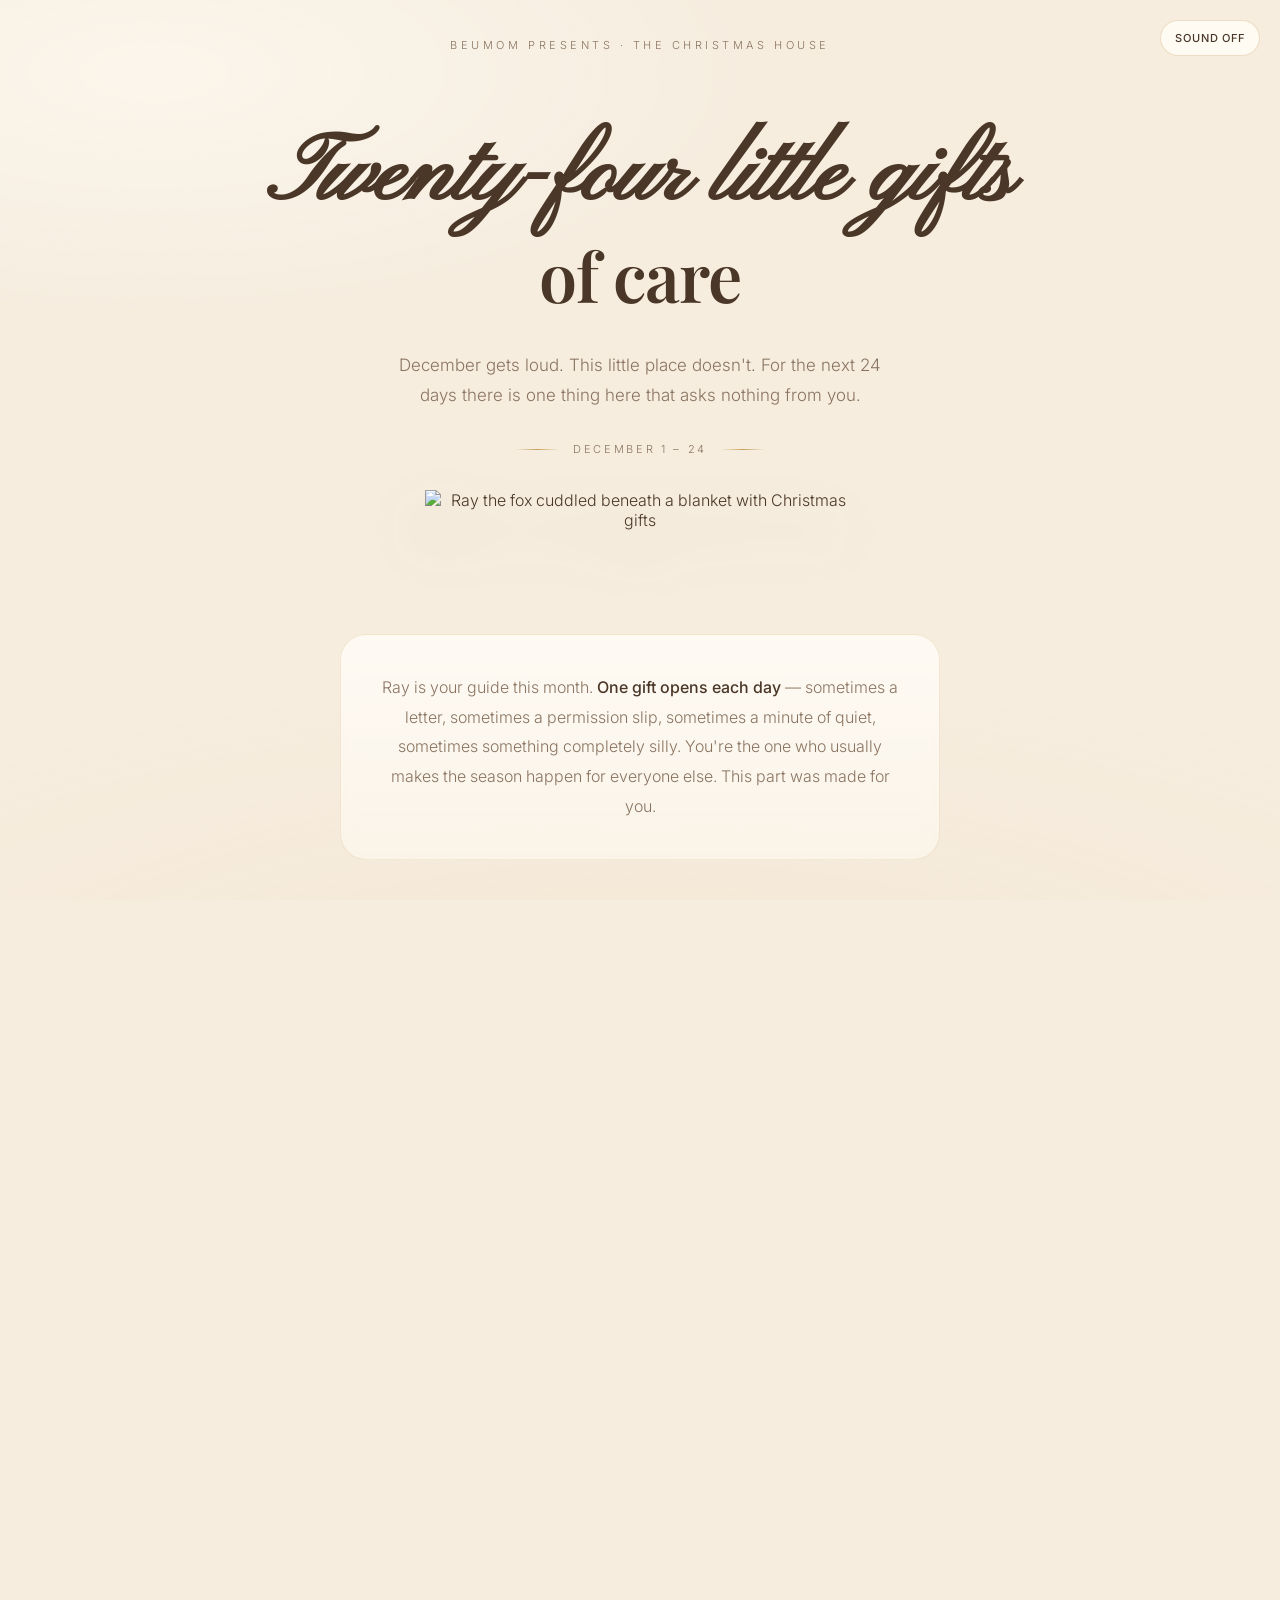
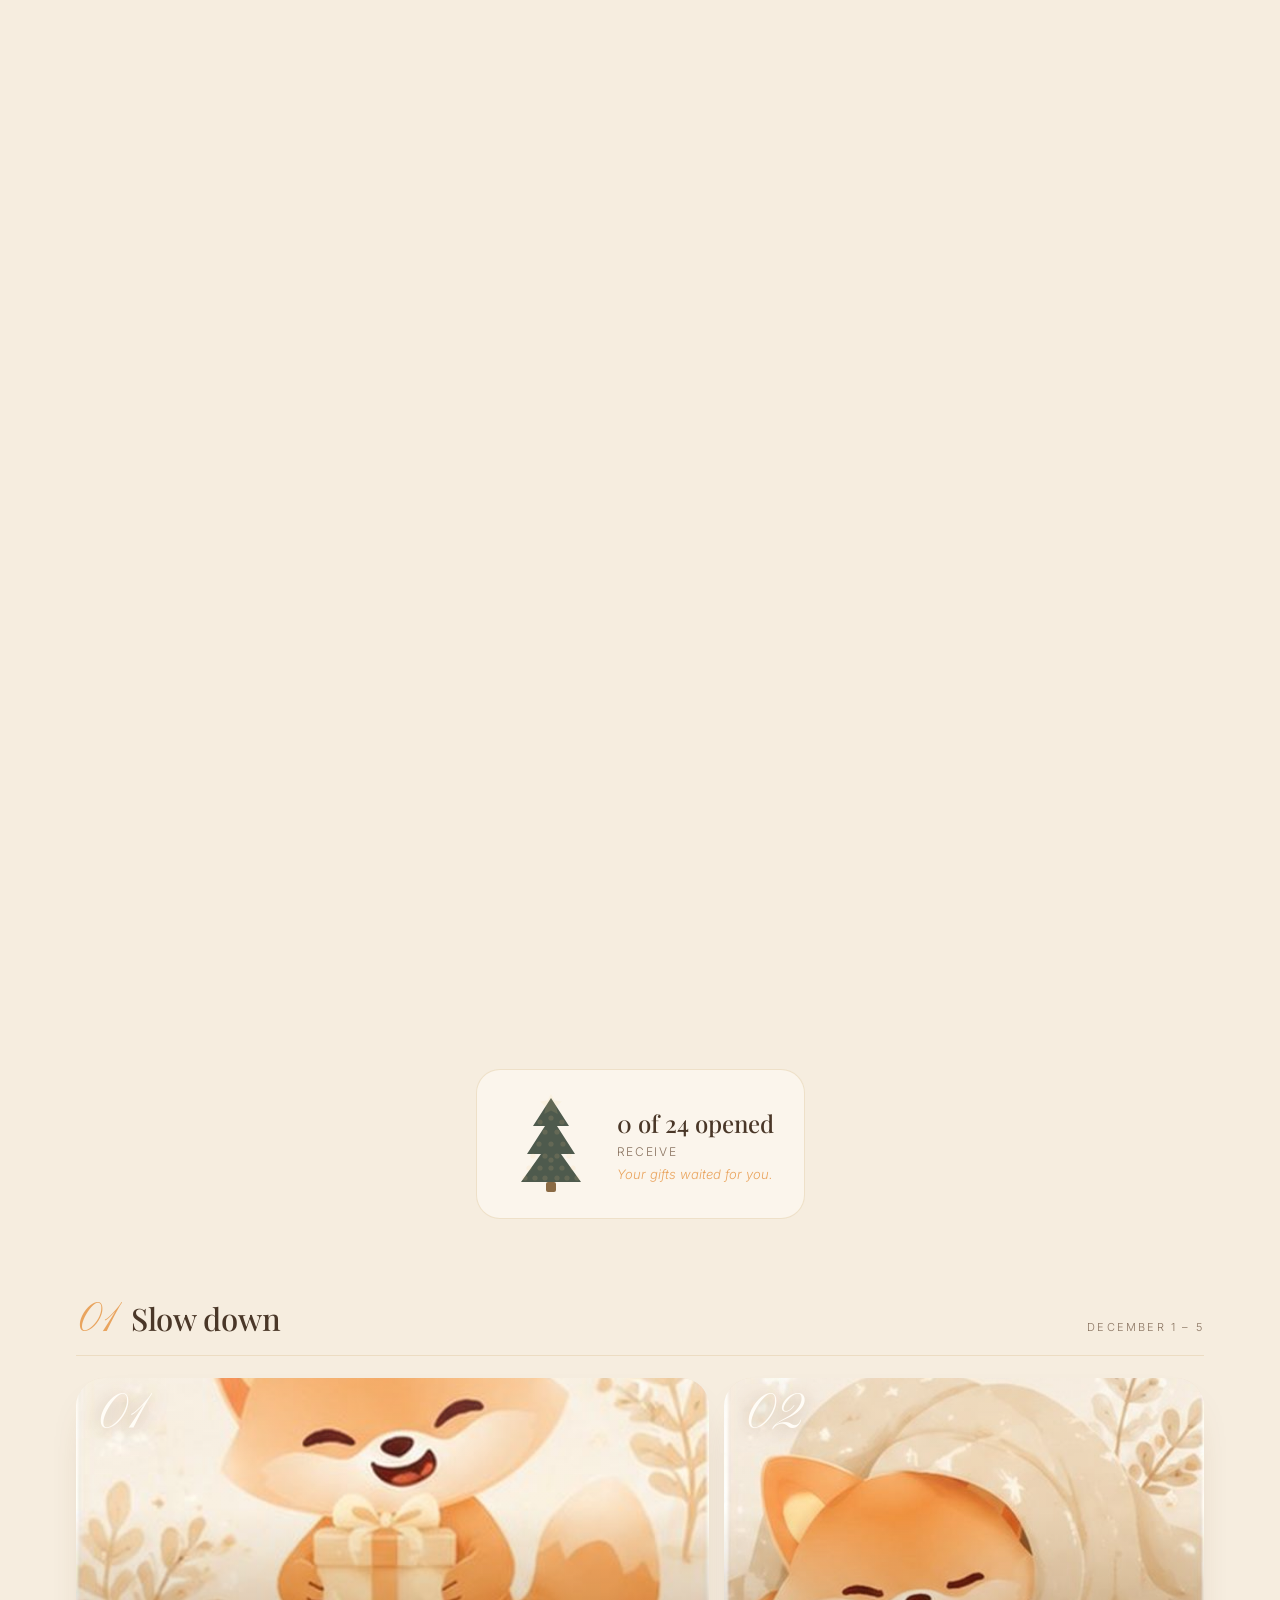
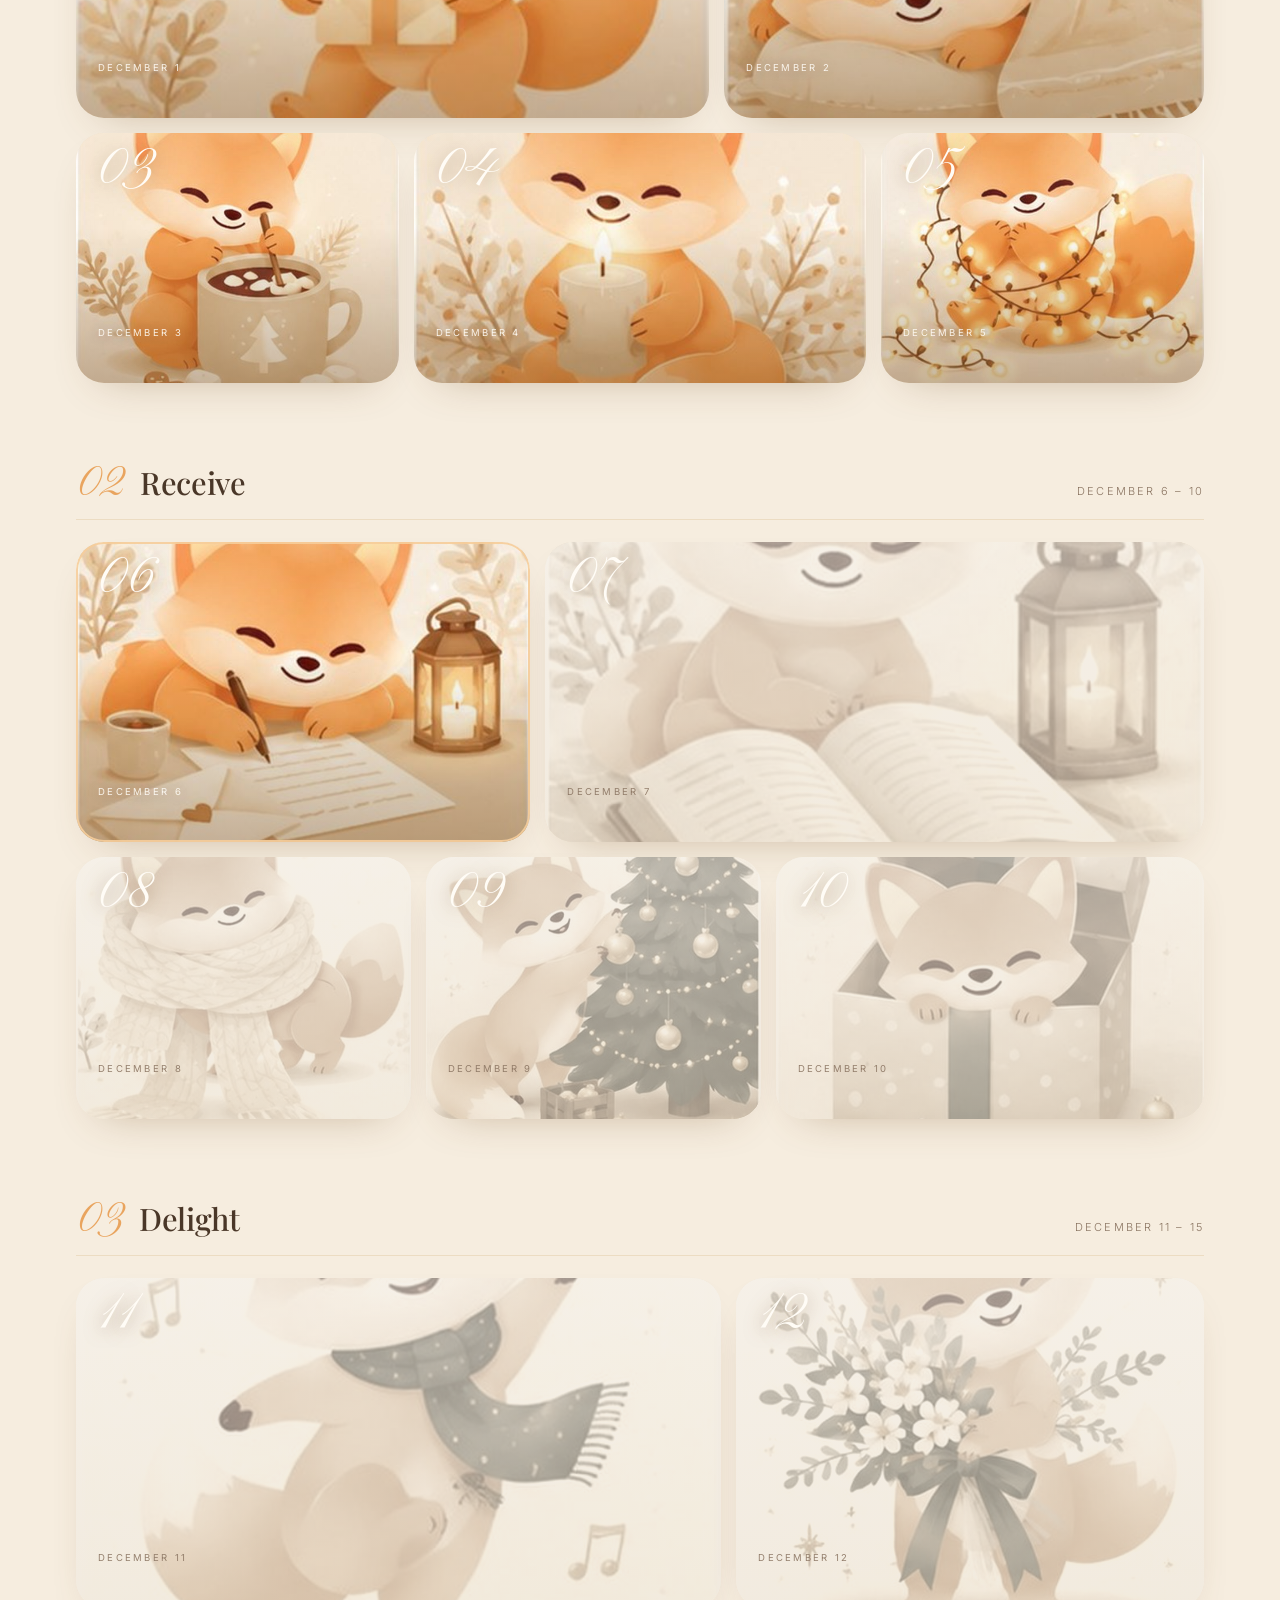
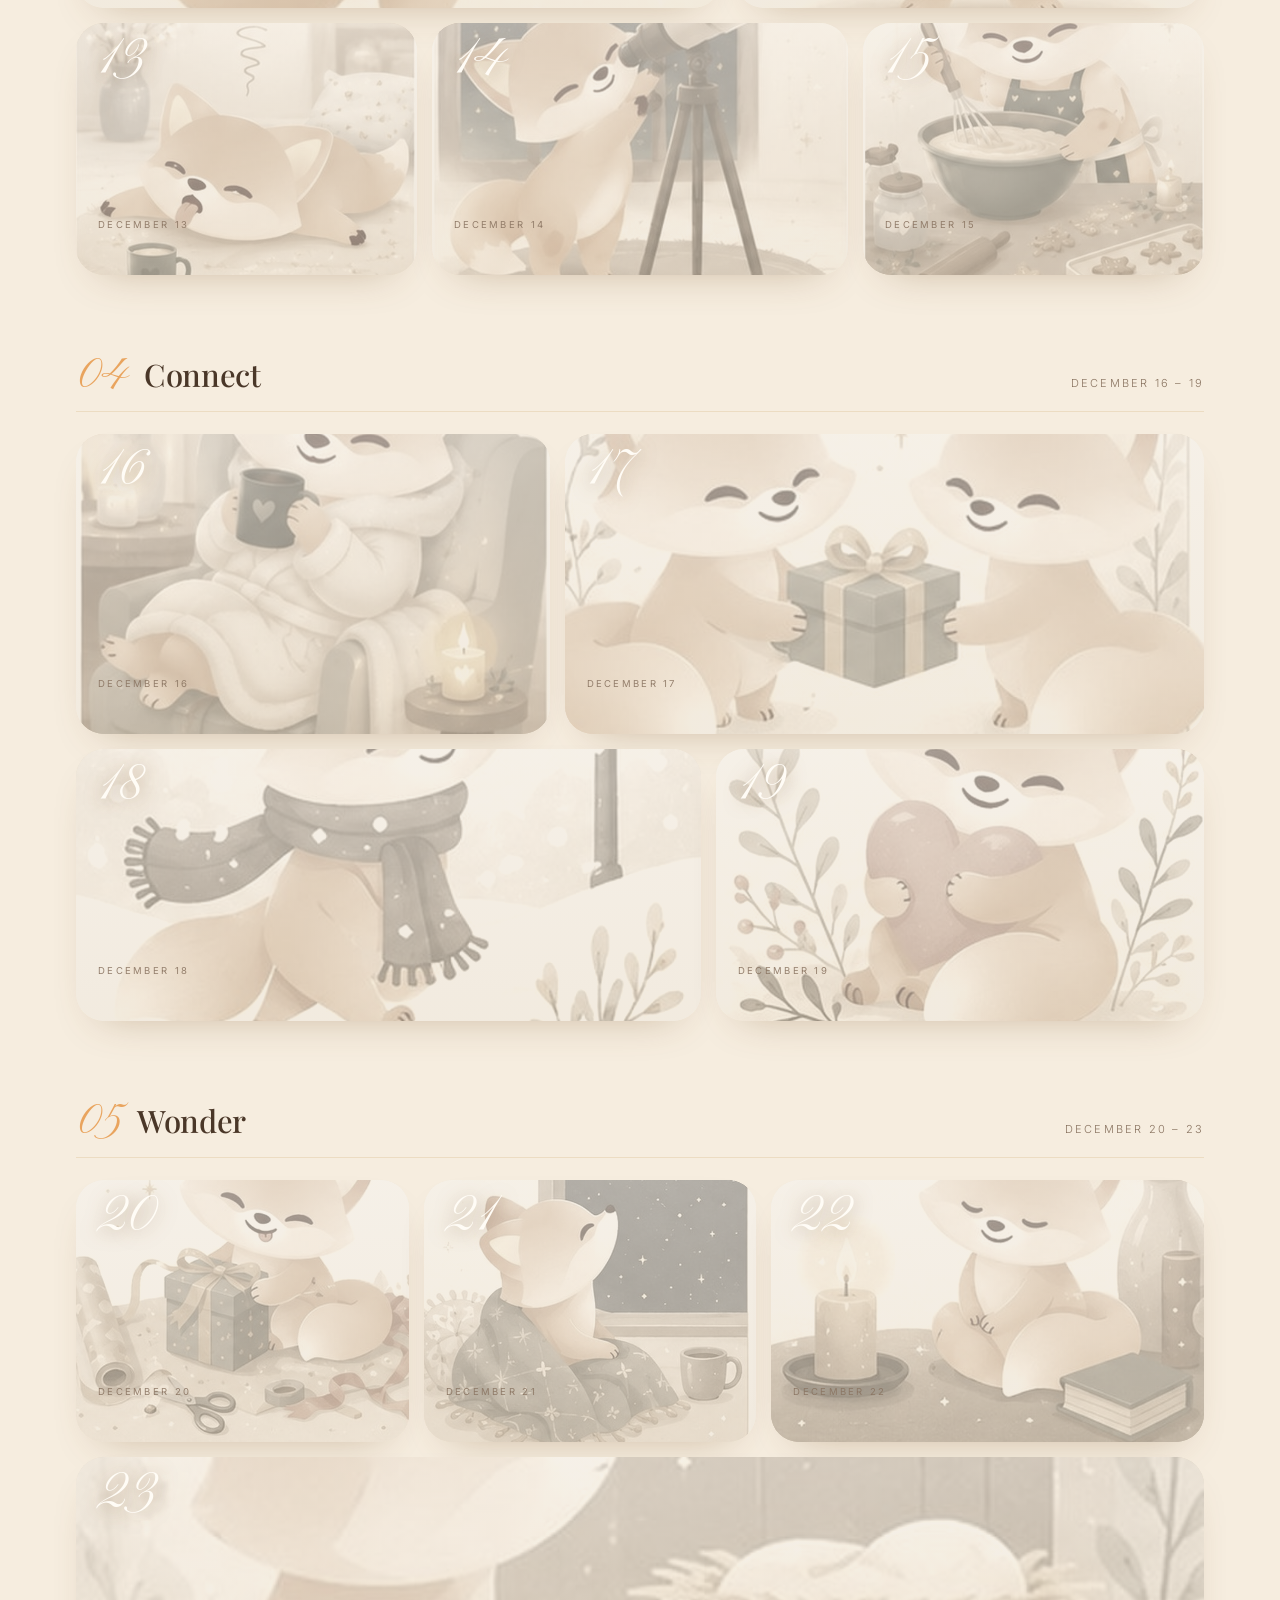
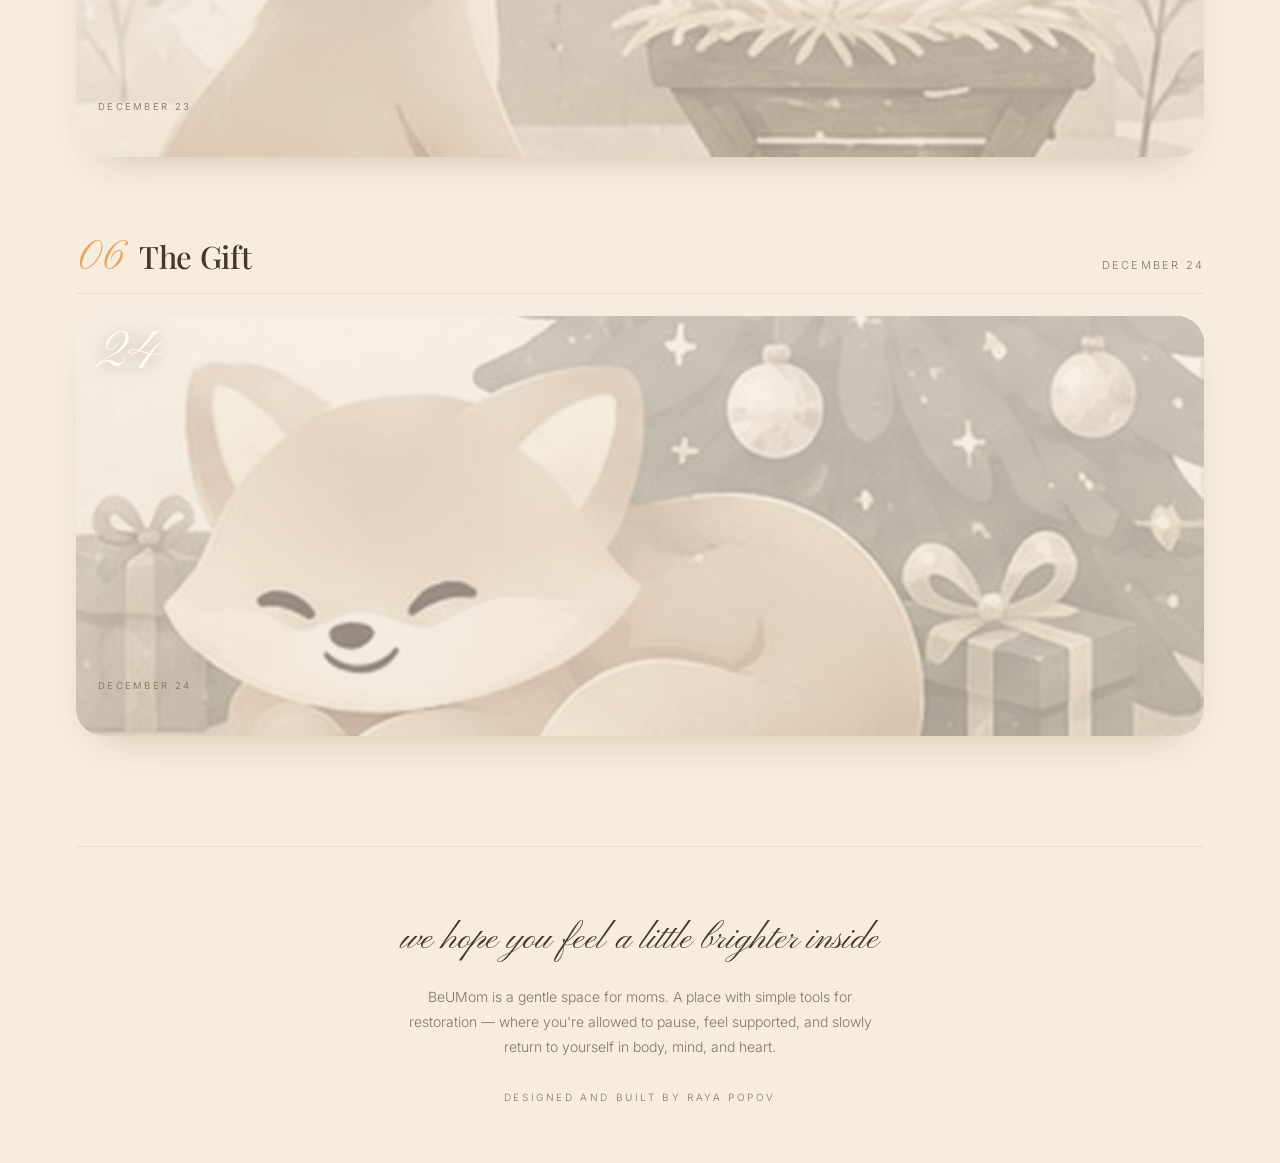
==== public/advent.html @ c56370a5 "Add interactive Advent experiences" ====
<!DOCTYPE html>
<html lang="en">
<head>
<meta charset="utf-8">
<meta name="viewport" content="width=device-width, initial-scale=1">
<title>BeUMom Christmas House — 24 Little Gifts of Care</title>
<link rel="preconnect" href="https://fonts.googleapis.com">
<link rel="preconnect" href="https://fonts.gstatic.com" crossorigin>
<link href="https://fonts.googleapis.com/css2?family=Playfair+Display:ital,wght@0,400;0,500;0,600;1,400&family=Inter:wght@300;400;500&family=Pinyon+Script&display=swap" rel="stylesheet">
<style>
:root{
  --champagne:#F6EDDF; --champagne-2:#EFE1CB; --ivory:#FFFCF6;
  --ember:#E9A45E; --ember-lt:#F7CE9B; --gold:#C6A05A;
  --ink:#4A3728; --ink-soft:#8A7461; --evergreen:#3B4A3C; --sage:#9FAF97;
  --r:28px; --ease:cubic-bezier(.22,.68,.28,1);
}
*{box-sizing:border-box;margin:0;padding:0}
html{scroll-behavior:smooth}
body{background:var(--champagne);color:var(--ink);font-family:'Inter',sans-serif;font-weight:300;-webkit-font-smoothing:antialiased;overflow-x:hidden}

.hearth{position:fixed;inset:0;pointer-events:none;z-index:0;
  background:radial-gradient(120% 62% at 50% 116%,rgba(233,164,94,var(--glow,.14)) 0%,rgba(247,206,155,calc(var(--glow,.14)*.55)) 34%,rgba(246,237,223,0) 70%),
             radial-gradient(80% 46% at 12% 8%,rgba(255,251,244,.6) 0%,rgba(246,237,223,0) 60%);
  transition:background 1.6s var(--ease)}
.embers{position:fixed;inset:0;pointer-events:none;z-index:55;overflow:hidden}
.ember{position:absolute;bottom:-24px;width:var(--sz,8px);height:var(--sz,8px);border-radius:50%;
  background:radial-gradient(circle,rgba(255,250,238,1) 0%,rgba(247,206,155,.9) 34%,rgba(233,164,94,0) 72%);
  filter:blur(var(--bl,.4px));animation:rise linear infinite}
@keyframes rise{0%{transform:translateY(0) translateX(0) scale(.5);opacity:0}
  10%{opacity:var(--op,.8)}78%{opacity:var(--op,.8)}
  100%{transform:translateY(-112vh) translateX(var(--dx,24px)) scale(1.15);opacity:0}}

.wrap{position:relative;z-index:2;max-width:1180px;margin:0 auto;padding:0 26px}
.rv{opacity:0;transform:translateY(22px);filter:blur(6px);transition:opacity 1s var(--ease),transform 1s var(--ease),filter 1s var(--ease)}
.rv.in{opacity:1;transform:none;filter:blur(0)}

.top{padding:38px 0 0;text-align:center}
.eyebrow{font-size:11px;letter-spacing:.32em;text-transform:uppercase;color:var(--ink-soft)}

.hero{padding:70px 0 20px;text-align:center}
.script{display:block;font-family:'Pinyon Script',cursive;font-size:clamp(46px,8.4vw,96px);line-height:1.16;padding-bottom:.05em}
.solid{display:block;font-family:'Playfair Display',serif;font-weight:600;font-size:clamp(34px,6vw,68px);letter-spacing:-.015em;margin-top:-.14em}
.lede{max-width:520px;margin:30px auto 0;font-size:17px;line-height:1.78;color:var(--ink-soft)}
.dates{margin-top:32px;display:inline-flex;align-items:center;gap:14px;font-size:11px;letter-spacing:.24em;text-transform:uppercase;color:var(--ink-soft)}
.dates i{display:block;width:44px;height:1px;background:linear-gradient(90deg,transparent,var(--gold),transparent)}
.hero-fox{width:min(430px,78vw);margin:34px auto 0;animation:float 8s ease-in-out infinite}
.hero-fox img{width:100%;display:block;filter:drop-shadow(0 30px 28px rgba(160,110,54,.28))}
@keyframes float{0%,100%{transform:translateY(0)}50%{transform:translateY(-13px)}}

.note{max-width:600px;margin:84px auto 0;padding:38px 40px;text-align:center;
  background:linear-gradient(180deg,rgba(255,252,246,.86),rgba(255,252,246,.5));
  border:1px solid rgba(198,160,90,.2);border-radius:26px;backdrop-filter:blur(8px);
  font-size:16px;line-height:1.85;color:var(--ink-soft)}
.note b{font-weight:500;color:var(--ink)}

/* progress tree */
.tracker{display:flex;align-items:center;justify-content:center;gap:22px;margin:74px auto 0;
  padding:22px 30px;border:1px solid rgba(198,160,90,.24);border-radius:24px;
  background:rgba(255,252,246,.55);backdrop-filter:blur(6px);width:fit-content;max-width:100%}
.tracker svg{display:block;flex:0 0 auto}
.tracker .txt .n{font-family:'Playfair Display',serif;font-size:24px;font-weight:500}
.tracker .txt .s{font-size:12px;letter-spacing:.14em;text-transform:uppercase;color:var(--ink-soft);margin-top:5px}
.tracker .waited{font-size:13px;color:var(--ember);margin-top:7px;font-style:italic;display:none}
.tracker .waited.on{display:block}
.orn{opacity:.13;transition:opacity .7s var(--ease)}
.orn.lit{opacity:1}

/* chapters */
.chapter{margin-top:78px}
.chead{display:flex;align-items:baseline;gap:16px;margin-bottom:22px;padding-bottom:14px;border-bottom:1px solid rgba(198,160,90,.22)}
.chead .cn{font-family:'Pinyon Script',cursive;font-size:40px;color:var(--ember);line-height:1}
.chead h2{font-family:'Playfair Display',serif;font-weight:500;font-size:clamp(22px,2.8vw,31px);letter-spacing:-.01em}
.chead .cr{margin-left:auto;font-size:11px;letter-spacing:.2em;text-transform:uppercase;color:var(--ink-soft)}

.row{display:flex;gap:15px;margin-bottom:15px}
.door{position:relative;flex:1 1 0;min-width:0;border:0;padding:0;cursor:pointer;border-radius:var(--r);
  overflow:hidden;background:var(--champagne-2);box-shadow:0 18px 44px -26px rgba(120,80,38,.42);
  transition:transform .7s var(--ease),box-shadow .7s var(--ease);font-family:inherit;display:block}
.door img{position:absolute;inset:0;width:100%;height:100%;object-fit:cover;transition:transform 1.1s var(--ease),filter .9s var(--ease)}
.door .veil{position:absolute;inset:0;background:linear-gradient(180deg,rgba(246,237,223,.2) 0%,rgba(246,237,223,.02) 38%,rgba(122,84,42,.42) 100%);transition:opacity .8s var(--ease)}
.door .num{position:absolute;left:20px;top:10px;font-family:'Pinyon Script',cursive;font-size:clamp(34px,3.8vw,50px);color:#FFFCF6;line-height:1.2;text-shadow:0 2px 18px rgba(120,80,38,.55)}
.door .day{position:absolute;left:22px;bottom:18px;right:22px;text-align:left;color:#FFFCF6;text-shadow:0 1px 14px rgba(120,80,38,.6)}
.door .day .d{font-size:9.5px;letter-spacing:.24em;text-transform:uppercase;opacity:.9}
.door .day .t{font-family:'Playfair Display',serif;font-size:clamp(15px,1.4vw,20px);font-weight:500;margin-top:4px;opacity:0;transform:translateY(8px);transition:opacity .5s var(--ease),transform .5s var(--ease)}
.door.locked img{filter:saturate(.3) brightness(1.07) contrast(.92)}
.door.locked .veil{background:linear-gradient(180deg,rgba(246,237,223,.6),rgba(239,225,203,.52))}
.door.locked .day .d{color:var(--ink-soft);text-shadow:none}
.door.locked{cursor:default}
.door.open-able::after{content:"";position:absolute;inset:0;border-radius:var(--r);
  box-shadow:inset 0 0 0 2px rgba(247,206,155,.9),0 0 34px rgba(233,164,94,.42);animation:pulse 3.2s ease-in-out infinite;pointer-events:none}
@keyframes pulse{0%,100%{opacity:.42}50%{opacity:1}}
.door.opened .veil{background:linear-gradient(180deg,rgba(246,237,223,.06) 0%,rgba(122,84,42,.46) 100%)}
.door .seal{position:absolute;right:18px;top:18px;width:8px;height:8px;border-radius:50%;background:transparent}
.door.opened .seal{background:var(--ember-lt);box-shadow:0 0 16px 4px rgba(233,164,94,.75)}
@media(hover:hover){
  .door:not(.locked):hover{transform:translateY(-6px);box-shadow:0 30px 60px -26px rgba(120,80,38,.55)}
  .door:not(.locked):hover img{transform:scale(1.055)}
  .door:not(.locked):hover .day .t{opacity:1;transform:none}
}
.door:focus-visible{outline:2px solid var(--ember);outline-offset:4px}
.door.shake{animation:shake .5s var(--ease)}
@keyframes shake{0%,100%{transform:translateX(0)}20%{transform:translateX(-6px)}40%{transform:translateX(6px)}60%{transform:translateX(-4px)}80%{transform:translateX(4px)}}

.toast{position:fixed;left:50%;bottom:34px;transform:translate(-50%,20px);z-index:60;background:rgba(74,55,40,.94);color:#FFFCF6;padding:13px 24px;border-radius:100px;font-size:13px;opacity:0;pointer-events:none;transition:opacity .4s var(--ease),transform .4s var(--ease)}
.toast.on{opacity:1;transform:translate(-50%,0)}

.modal{position:fixed;inset:0;z-index:80;display:flex;align-items:center;justify-content:center;padding:24px;opacity:0;pointer-events:none;transition:opacity .5s var(--ease)}
.modal.on{opacity:1;pointer-events:auto}
.scrim{position:absolute;inset:0;background:rgba(90,62,36,.44);backdrop-filter:blur(14px)}
.card{position:relative;width:min(960px,100%);max-height:88vh;overflow-y:auto;background:var(--ivory);border-radius:34px;
  box-shadow:0 50px 110px -40px rgba(90,60,30,.6);display:grid;grid-template-columns:1fr 1fr;
  transform:scale(.94) translateY(16px);opacity:0;transition:transform .6s var(--ease),opacity .6s var(--ease)}
.modal.on .card{transform:none;opacity:1}
.card-img{position:relative;min-height:360px;background:var(--champagne-2)}
.card-img img{position:absolute;inset:0;width:100%;height:100%;object-fit:cover}
.card-img .n{position:absolute;left:26px;bottom:18px;font-family:'Pinyon Script',cursive;font-size:58px;color:#FFFCF6;text-shadow:0 2px 20px rgba(120,80,38,.6)}
.card-body{padding:44px 42px 42px}
.tags{display:flex;gap:8px;flex-wrap:wrap}
.tag{font-size:9.5px;letter-spacing:.22em;text-transform:uppercase;color:var(--ink-soft);border:1px solid rgba(198,160,90,.36);padding:6px 12px;border-radius:100px}
.tag.type{background:rgba(233,164,94,.14);border-color:transparent;color:#8A5B26}
.card-body .date{font-family:'Pinyon Script',cursive;font-size:32px;color:var(--ember);margin:16px 0 0;line-height:1}
.card-body h3{font-family:'Playfair Display',serif;font-weight:500;font-size:clamp(26px,3.2vw,38px);line-height:1.13;letter-spacing:-.015em;margin:6px 0 18px}
.letter{font-size:16px;line-height:1.84;color:var(--ink-soft)}
.letter em{font-style:italic;color:var(--ink)}
.practice{margin-top:26px;padding:22px 24px;border-radius:20px;background:linear-gradient(135deg,rgba(247,206,155,.3),rgba(246,237,223,.5));border:1px solid rgba(198,160,90,.24)}
.practice .lbl{font-size:9.5px;letter-spacing:.22em;text-transform:uppercase;color:var(--ink-soft)}
.practice p{margin-top:9px;font-size:16px;line-height:1.68;color:var(--ink)}
.gift{margin-top:18px;display:flex;align-items:flex-start;gap:12px;font-size:14px;line-height:1.6;color:var(--ink-soft)}
.gift span{width:7px;height:7px;border-radius:50%;background:var(--ember);flex:0 0 auto;margin-top:7px;box-shadow:0 0 12px rgba(233,164,94,.8)}
.close{position:absolute;right:16px;top:16px;z-index:3;width:40px;height:40px;border-radius:50%;border:0;cursor:pointer;background:rgba(255,252,246,.92);color:var(--ink);font-size:19px;box-shadow:0 6px 20px -8px rgba(90,60,30,.5);transition:transform .3s var(--ease)}
.close:hover{transform:rotate(90deg)}
.stg{opacity:0;transform:translateY(14px)}
.modal.on .stg{animation:stgIn .8s var(--ease) forwards}
@keyframes stgIn{to{opacity:1;transform:none}}

footer{margin-top:110px;padding:70px 0 60px;text-align:center;border-top:1px solid rgba(198,160,90,.22)}
footer .fscript{font-family:'Pinyon Script',cursive;font-size:36px;line-height:1.3}
footer p{max-width:480px;margin:20px auto 0;font-size:14px;line-height:1.8;color:var(--ink-soft)}
footer .by{margin-top:32px;font-size:10px;letter-spacing:.26em;text-transform:uppercase;color:var(--ink-soft)}


@media(max-width:880px){.card{grid-template-columns:1fr}.card-img{min-height:250px}.card-body{padding:32px 26px 34px}}
@media(max-width:720px){
  .wrap{padding:0 16px}
  .row{flex-wrap:wrap;gap:11px;margin-bottom:11px;height:auto !important}
  .row .door{flex:1 1 calc(50% - 6px) !important;height:198px !important}
  .row .door:nth-child(3){flex-basis:100% !important;height:176px !important}
  .door .num{left:14px;top:6px}
  .door .day{left:14px;right:14px;bottom:13px}
  .door .day .t{opacity:1;transform:none}
  .note{padding:30px 24px;margin-top:60px}
  .tracker{gap:16px;padding:18px 22px;margin-top:56px}
  .chapter{margin-top:58px}
}
@media(prefers-reduced-motion:reduce){*{animation-duration:.01ms !important;animation-iteration-count:1 !important;transition-duration:.12s !important}.rv{opacity:1;transform:none;filter:none}}
</style>
<link rel="stylesheet" href="./experience.css">
</head>
<body>
<div class="hearth" id="hearth"></div>
<div class="embers" id="embers"></div>

<div class="wrap">
  <div class="top"><div class="eyebrow rv">BeUMom presents · The Christmas House</div></div>

  <header class="hero">
    <h1>
      <span class="script rv">Twenty-four little gifts</span>
      <span class="solid rv">of care</span>
    </h1>
    <p class="lede rv">December gets loud. This little place doesn't. For the next 24 days there is one thing here that asks nothing from you.</p>
    <div class="dates rv"><i></i>December 1 – 24<i></i></div>
    <div class="hero-fox rv"><img id="heroImg" src="/hero-fox.webp" alt="Ray the fox cuddled beneath a blanket with Christmas gifts"></div>
  </header>

  <div class="note rv">
    Ray is your guide this month. <b>One gift opens each day</b> — sometimes a letter, sometimes a permission slip, sometimes a minute of quiet, sometimes something completely silly. You're the one who usually makes the season happen for everyone else. This part was made for you.
  </div>

  <div class="tracker rv">
    <svg width="88" height="104" viewBox="0 0 88 104" aria-hidden="true">
      <path d="M44 6 L62 34 H50 L68 62 H54 L74 90 H14 L34 62 H20 L38 34 H26 Z" fill="#3B4A3C" opacity=".9"/>
      <rect x="39" y="90" width="10" height="10" rx="2" fill="#8A6A44"/>
      <g id="star" class="orn"><path d="M44 2 l3.4 6.6 7.3 1-5.3 5.2 1.3 7.2-6.7-3.4-6.7 3.4 1.3-7.2-5.3-5.2 7.3-1z" fill="#F2D08A"/></g>
      <g id="orns" fill="#F5C98E"></g>
    </svg>
    <div class="txt">
      <div class="n"><span id="lit">0</span> of 24 opened</div>
      <div class="s" id="phase">Slow down</div>
      <div class="waited" id="waited">Your gifts waited for you.</div>
    </div>
  </div>

  <div id="chapters"></div>

  <footer>
    <div class="fscript rv">we hope you feel a little brighter inside</div>
    <p class="rv">BeUMom is a gentle space for moms. A place with simple tools for restoration — where you're allowed to pause, feel supported, and slowly return to yourself in body, mind, and heart.</p>
    <div class="by rv">Designed and built by Raya Popov</div>
  </footer>
</div>

<div class="toast" id="toast"></div>

<div class="modal" id="modal" role="dialog" aria-modal="true">
  <div class="scrim" data-close></div>
  <div class="card">
    <button class="close" data-close aria-label="Close">&times;</button>
    <div class="card-img"><img id="mImg" alt=""><span class="n" id="mNum"></span></div>
    <div class="card-body">
      <div class="tags stg" id="mTags" style="animation-delay:.12s"></div>
      <div class="date stg" id="mDate" style="animation-delay:.2s"></div>
      <h3 class="stg" id="mTitle" style="animation-delay:.28s"></h3>
      <div class="letter stg" id="mLetter" style="animation-delay:.36s"></div>
      <div class="practice stg" style="animation-delay:.46s">
        <div class="lbl" id="mPLbl">Today's small thing</div>
        <p id="mPractice"></p>
      </div>
      <div class="gift stg" style="animation-delay:.56s"><span></span><em id="mGift"></em></div>
    </div>
  </div>
</div>

<script>
const IMG = {"d01": "[data-uri]", "d02": "[data-uri]", "d03": "[data-uri]", "d04": "[data-uri]", "d05": "[data-uri]", "d06": "[data-uri]", "d07": "[data-uri]", "d08": "[data-uri]", "d09": "[data-uri]", "d10": "[data-uri]", "d11": "[data-uri]", "d12": "[data-uri]", "d13": "[data-uri]", "d14": "[data-uri]", "d15": "[data-uri]", "d16": "[data-uri]", "d17": "[data-uri]", "d18": "[data-uri]", "d19": "[data-uri]", "d20": "[data-uri]", "d21": "[data-uri]", "d22": "[data-uri]", "d23": "[data-uri]", "d24": "[data-uri]"};

/* six repeating day types — the surprise lives in the order, not in the code */
const T={perm:"Permission slip",letter:"A letter",still:"One minute",play:"Something silly",word:"Your word today",give:"For another mom"};

const DAYS=[
{n:1,t:T.perm,p:"Rest · Mind",title:"Your first gift",
 letter:"Hey mama. It's the first of December, and the list has already started writing itself. Before any of it — this. One small thing that belongs to you, before you hand out everything else.",
 practice:"Name one thing you'd love this month that has nothing to do with anyone else. Write it where you'll see it.",
 gift:"Printable: <em>Things I'm not doing this Christmas.</em>"},
{n:2,t:T.perm,p:"Rest · Body",title:"Put it down",
 letter:"One thing comes off the list today. Not the important one — just one. It will still be there in January, and so will you.",
 practice:"Pick one thing you planned for today and move it to next week. Say it out loud so it counts.",
 gift:"Ray's permission slip, ready for the fridge."},
{n:3,t:T.still,p:"Health · Body",title:"Warm from the inside",
 letter:"You've made about a hundred warm drinks this year for other people. Today one of them is yours. Sit down while you drink it — that's the whole thing.",
 practice:"Make something warm. Drink it sitting down, both hands on the cup, until it's actually finished.",
 gift:"Ray's cocoa card — the one with the extra marshmallow."},
{n:4,t:T.word,p:"Beauty · Spirit",title:"Your word is PEACE",
 letter:"December gets loud with beauty — trees, lights, everything sparkling at once. The kind that reaches you is usually one candle on a kitchen table at nine at night.",
 practice:"Light one candle tonight and stay with it for the length of one song.",
 gift:"PEACE — save it as your phone wallpaper."},
{n:5,t:T.letter,p:"Health · Spirit",title:"Tangled is allowed",
 letter:"Every year the lights come out of the box in a knot. Every year we sit down and untangle them anyway. Your December can be a little tangled and still be a good one.",
 practice:"Name one thing that's tangled right now. Tell one person about it today.",
 gift:"Ray's tangle card — write one thing, fold it, keep it."},

{n:6,t:T.letter,p:"Talents · Mind",title:"The letter you'd write",
 letter:"You know things other women need to hear. You learned most of them the hard way. Today Ray brought paper.",
 practice:"Write five lines to yourself from three years ago. Keep it, or send it to a friend who's standing there now.",
 gift:"Printable letter paper, with Ray in the corner."},
{n:7,t:T.still,p:"Rest · Spirit",title:"Stay here for one minute",
 letter:"The whole screen goes quiet for sixty seconds. Snow falls. Nothing is counted and nothing is asked. This is the one page in December with nothing on it.",
 practice:"Stay for one minute. When it ends, go back to your day exactly as you were.",
 gift:"An illustrated card you can keep in a pocket."},
{n:8,t:T.perm,p:"Beauty · Body",title:"Wrapped up",
 letter:"Ray is wearing a scarf roughly four times his own size and has decided this is correct. Comfort over composure, all month.",
 practice:"Wear the softest thing you own today, even if you're leaving the house in it.",
 gift:"Permission: the good blanket is for using."},
{n:9,t:T.word,p:"Talents · Body",title:"Your word is ENOUGH",
 letter:"The tree will be decorated. It may be uneven, and half the ornaments may end up on one branch at toddler height. It will still be the tree your children remember.",
 practice:"Look at one thing you've made this month and let it be finished.",
 gift:"ENOUGH — wallpaper, in gold on evergreen."},
{n:10,t:T.give,p:"Health · Mind",title:"Open when…",
 letter:"Ray brought a box that stays open all month. Nine small letters inside, for the moments that arrive without warning.",
 practice:"Open one now, or leave them. They're here on the days you need them.",
 gift:"Open when: I'm overwhelmed · I feel invisible · I'm angry · Christmas isn't magical · I'm comparing myself · my house is a disaster · I need God · I need to laugh · everyone needs something from me."},

{n:11,t:T.play,p:"Talents · Body",title:"Shake it off",
 letter:"Emergency December intervention. Ray is already dancing and is not embarrassed about it.",
 practice:"Press play. Dance badly for one song. Doing it well is against the rules.",
 gift:"The BeUMom December playlist."},
{n:12,t:T.give,p:"Beauty · Spirit",title:"Someone is getting flowers",
 letter:"Today one mom receives actual flowers at her actual door. You don't enter for yourself — you name someone else.",
 practice:"Tell us about a mom who needs them, and why. We'll choose one and send them this week.",
 gift:"Nominate a mom · flowers delivered before Christmas."},
{n:13,t:T.play,p:"Rest · Mind",title:"Christmas Mom Bingo",
 letter:"Ray is lying face-down on the floor and has earned it. Some days the honest thing is to laugh at the whole operation.",
 practice:"Tap every square that's true. Reheated the same coffee twice. Wrapped something at midnight. Bought something for yourself and called it <em>for the house.</em>",
 gift:"Printable bingo card for your group chat."},
{n:14,t:T.still,p:"Health · Mind",title:"Look up",
 letter:"Ray found a telescope. The sky over your house tonight is the same sky that's been there through every hard December you've had.",
 practice:"Step outside for two minutes tonight and look up. Coat optional, complaining permitted.",
 gift:"What's visible in the sky this week."},
{n:15,t:T.perm,p:"Talents · Body",title:"Made by your hands",
 letter:"<em>Закваска</em> — leaven. A small living thing you feed every day, and it feeds everyone at the table. Your talent works exactly the same way.",
 practice:"Make one thing with your hands today. Bread, a card, a braid in someone's hair.",
 gift:"The sourdough starter card from the BeUMom kitchen."},

{n:16,t:T.perm,p:"Beauty · Body",title:"The bathrobe hour",
 letter:"Ray has put on a bathrobe and is holding a cup of something. There is nowhere he needs to be. Copy him.",
 practice:"Claim one hour tonight where you're already in the robe. Tell the house it's happening.",
 gift:"Printable door sign: <em>this hour is taken.</em>"},
{n:17,t:T.give,p:"Talents · Spirit",title:"Give this one away",
 letter:"There's something you do that other people find hard. You probably think it hardly counts, because it comes easily to you. That's the exact thing that makes it a gift.",
 practice:"Name it out loud, then let one person receive it this week.",
 gift:"Pay It Forward — sponsor a year of BeUMom for another mom."},
{n:18,t:T.letter,p:"Rest · Body",title:"Ten minutes outside, alone",
 letter:"Ray is walking under the snow with no destination. Not a workout. Not an errand. Ten minutes of being a person outdoors.",
 practice:"Go outside alone for ten minutes today. Leave your phone in your pocket.",
 gift:"A 10-minute audio for walking, if you'd like company."},
{n:19,t:T.give,p:"Beauty · Mind",title:"A note for the next mom",
 letter:"Ray is holding a heart, which is on the nose, and he doesn't care. Somewhere out there another mom will open this door tomorrow.",
 practice:"Leave one line for her. <em>You're doing better than you think</em> is a good place to start.",
 gift:"Read the notes other moms left, hanging on the tree."},

{n:20,t:T.play,p:"Talents · Mind",title:"Wrap it badly on purpose",
 letter:"Ray's tape situation has gotten away from him. Perfect wrapping has never once been the part a child remembers.",
 practice:"Wrap one gift as badly as you can manage. Extra credit for visible tape.",
 gift:"Printable gift tags, drawn by Ray."},
{n:21,t:T.word,p:"Health · Spirit",title:"Your word is WONDER",
 letter:"Today is the shortest day of the year. Every single day after this one holds a little more light. That's true of the sky — and it has been true of some other seasons too.",
 practice:"Write down one thing that's already turning, even slightly, in the right direction.",
 gift:"WONDER — wallpaper for the longest night."},
{n:22,t:T.still,p:"Rest · Spirit",title:"One candle, one minute",
 letter:"Almost there. The house is loud, the calendar is full, and Ray is sitting by a candle doing nothing at all.",
 practice:"One minute. One candle. Nothing is required of you here.",
 gift:"A short reading, if you want one."},
{n:23,t:T.letter,p:"Health · Spirit",title:"Why we can receive",
 letter:"Ray has been following a star all month — through the forest, the village, the frozen lake — and tonight he's arrived. The whole story turns on someone small arriving for people who were tired.",
 practice:"Read this one slowly. It's the shortest door in the house.",
 gift:"An illustrated card for Christmas Eve morning."},

{n:24,t:T.letter,p:"Rest · Spirit",title:"You're allowed to receive",
 letter:"Tomorrow you'll hand out everything you've quietly been preparing for weeks. Tonight, before all of that — this one is yours. The tree is finished. Ray is asleep beside it. So is the list.",
 practice:"Open this slowly. Read it twice. Then go and be with your people.",
 gift:"A voice message from Raya, and your BeUMom Christmas book — 15 pages, yours to keep."}
];

const CHAPTERS=[
 {name:"Slow down", range:"December 1 – 5", rows:[{h:340,f:[1.32,1]},{h:250,f:[1,1.4,1]}]},
 {name:"Receive", range:"December 6 – 10", rows:[{h:300,f:[1,1.45]},{h:262,f:[1,1,1.28]}]},
 {name:"Delight", range:"December 11 – 15", rows:[{h:330,f:[1.38,1]},{h:252,f:[1,1.22,1]}]},
 {name:"Connect", range:"December 16 – 19", rows:[{h:300,f:[1,1.35]},{h:272,f:[1.28,1]}]},
 {name:"Wonder", range:"December 20 – 23", rows:[{h:262,f:[1,1,1.3]},{h:300,f:[1]}]},
 {name:"The Gift", range:"December 24", rows:[{h:420,f:[1]}]}
];

const today=new Date();
const simDay=today.getMonth()===11?Math.min(24,Math.max(1,today.getDate())):24;
let opened=new Set(JSON.parse(localStorage.getItem('beumom-opened-days')||'[]'));
const key=n=>'d'+String(n).padStart(2,'0');

/* build */
const host=document.getElementById('chapters');
let idx=0;
CHAPTERS.forEach((ch,ci)=>{
  const sec=document.createElement('section');sec.className='chapter';
  sec.innerHTML=`<div class="chead rv"><span class="cn">${String(ci+1).padStart(2,'0')}</span>
    <h2>${ch.name}</h2><span class="cr">${ch.range}</span></div>`;
  ch.rows.forEach(r=>{
    const row=document.createElement('div');row.className='row';row.style.height=r.h+'px';
    r.f.forEach(f=>{
      const d=DAYS[idx++];
      const b=document.createElement('button');
      b.className='door';b.style.flexGrow=f;b.dataset.n=d.n;
      b.innerHTML=`<img src="${IMG[key(d.n)]}" alt="Ray the fox — ${d.title}"><div class="veil"></div>
        <div class="num">${String(d.n).padStart(2,'0')}</div><div class="seal"></div>
        <div class="day"><div class="d">December ${d.n}</div><div class="t">${d.title}</div></div>`;
      b.addEventListener('click',()=>openDoor(d.n,b));
      row.appendChild(b);
    });
    sec.appendChild(row);
  });
  host.appendChild(sec);
});

/* tree ornaments */
const OP=[[44,26],[38,40],[50,40],[32,52],[44,52],[56,52],[26,64],[38,64],[50,64],[62,64],
          [22,76],[33,76],[44,76],[55,76],[66,76],[18,86],[28,86],[38,86],[50,86],[60,86],[70,86],[33,30],[55,30],[44,68]];
const og=document.getElementById('orns');
OP.forEach(([x,y],i)=>{
  const c=document.createElementNS('http://www.w3.org/2000/svg','circle');
  c.setAttribute('cx',x);c.setAttribute('cy',y);c.setAttribute('r',2.6);
  c.setAttribute('class','orn');c.dataset.i=i;og.appendChild(c);
});
const orns=[...og.children];

const doors=[...document.querySelectorAll('.door')];
function refresh(){
  let missed=false;
  doors.forEach(b=>{
    const n=+b.dataset.n, avail=simDay>=n;
    b.classList.toggle('locked',!avail);
    b.classList.toggle('opened',opened.has(n));
    b.classList.toggle('open-able',avail&&!opened.has(n)&&n===simDay);
    if(avail&&!opened.has(n)&&n<simDay) missed=true;
  });
  const c=opened.size;
  document.getElementById('lit').textContent=c;
  orns.forEach((o,i)=>o.classList.toggle('lit',i<c));
  document.getElementById('star').classList.toggle('lit',c===24);
  document.getElementById('hearth').style.setProperty('--glow',(0.12+c*0.021).toFixed(3));
  document.getElementById('waited').classList.toggle('on',missed);
  const ph=CHAPTERS[Math.min(5,[5,10,15,19,23,24].findIndex(v=>simDay<=v))];
  document.getElementById('phase').textContent=ph?ph.name:'The Gift';
}
function toast(t){const e=document.getElementById('toast');e.textContent=t;e.classList.add('on');clearTimeout(e._t);e._t=setTimeout(()=>e.classList.remove('on'),2600)}

function openDoor(n,b){
  const d=DAYS[n-1];
  if(simDay<n){b.classList.add('shake');setTimeout(()=>b.classList.remove('shake'),520);
    toast('This one opens on December '+n+'.');return}
  opened.add(n);
  localStorage.setItem('beumom-opened-days',JSON.stringify([...opened]));
  refresh();
  mImg.src=IMG[key(n)];
  mNum.textContent=String(n).padStart(2,'0');
  mTags.innerHTML=`<span class="tag type">${d.t}</span><span class="tag">${d.p}</span>`;
  mDate.textContent='December '+n;
  mTitle.textContent=d.title;
  mLetter.innerHTML='<p>'+d.letter+'</p>';
  mPractice.innerHTML=d.practice;
  mGift.innerHTML=d.gift;
  const m=document.getElementById('modal');
  m.classList.remove('on');void m.offsetWidth;m.classList.add('on');
  document.body.style.overflow='hidden';
}
function closeModal(){document.getElementById('modal').classList.remove('on');document.body.style.overflow=''}
document.querySelectorAll('[data-close]').forEach(e=>e.addEventListener('click',closeModal));
document.addEventListener('keydown',e=>{if(e.key==='Escape')closeModal()});

const io=new IntersectionObserver(es=>es.forEach(e=>{if(e.isIntersecting){e.target.classList.add('in');io.unobserve(e.target)}}),{threshold:.12});
document.querySelectorAll('.rv').forEach((el,i)=>{el.style.transitionDelay=(i%5)*0.08+'s';io.observe(el)});

const eb=document.getElementById('embers');
for(let i=0;i<26;i++){
  const s=document.createElement('div');s.className='ember';
  const big=Math.random();
  const size=big>.86?16+Math.random()*8:big>.6?9+Math.random()*5:3.5+Math.random()*4;
  s.style.setProperty('--sz',size.toFixed(1)+'px');
  s.style.setProperty('--bl',(size>13?1.2:size>8?.7:.3)+'px');
  s.style.setProperty('--op',(size>13?.5:size>8?.68:.85).toFixed(2));
  s.style.left=Math.random()*100+'%';
  s.style.animationDuration=((size>13?26:17)+Math.random()*16)+'s';
  s.style.animationDelay=(-Math.random()*30)+'s';
  s.style.setProperty('--dx',(Math.random()*110-55)+'px');
  eb.appendChild(s);
}
refresh();
</script>
<script src="./experience.js"></script>
</body>
</html>
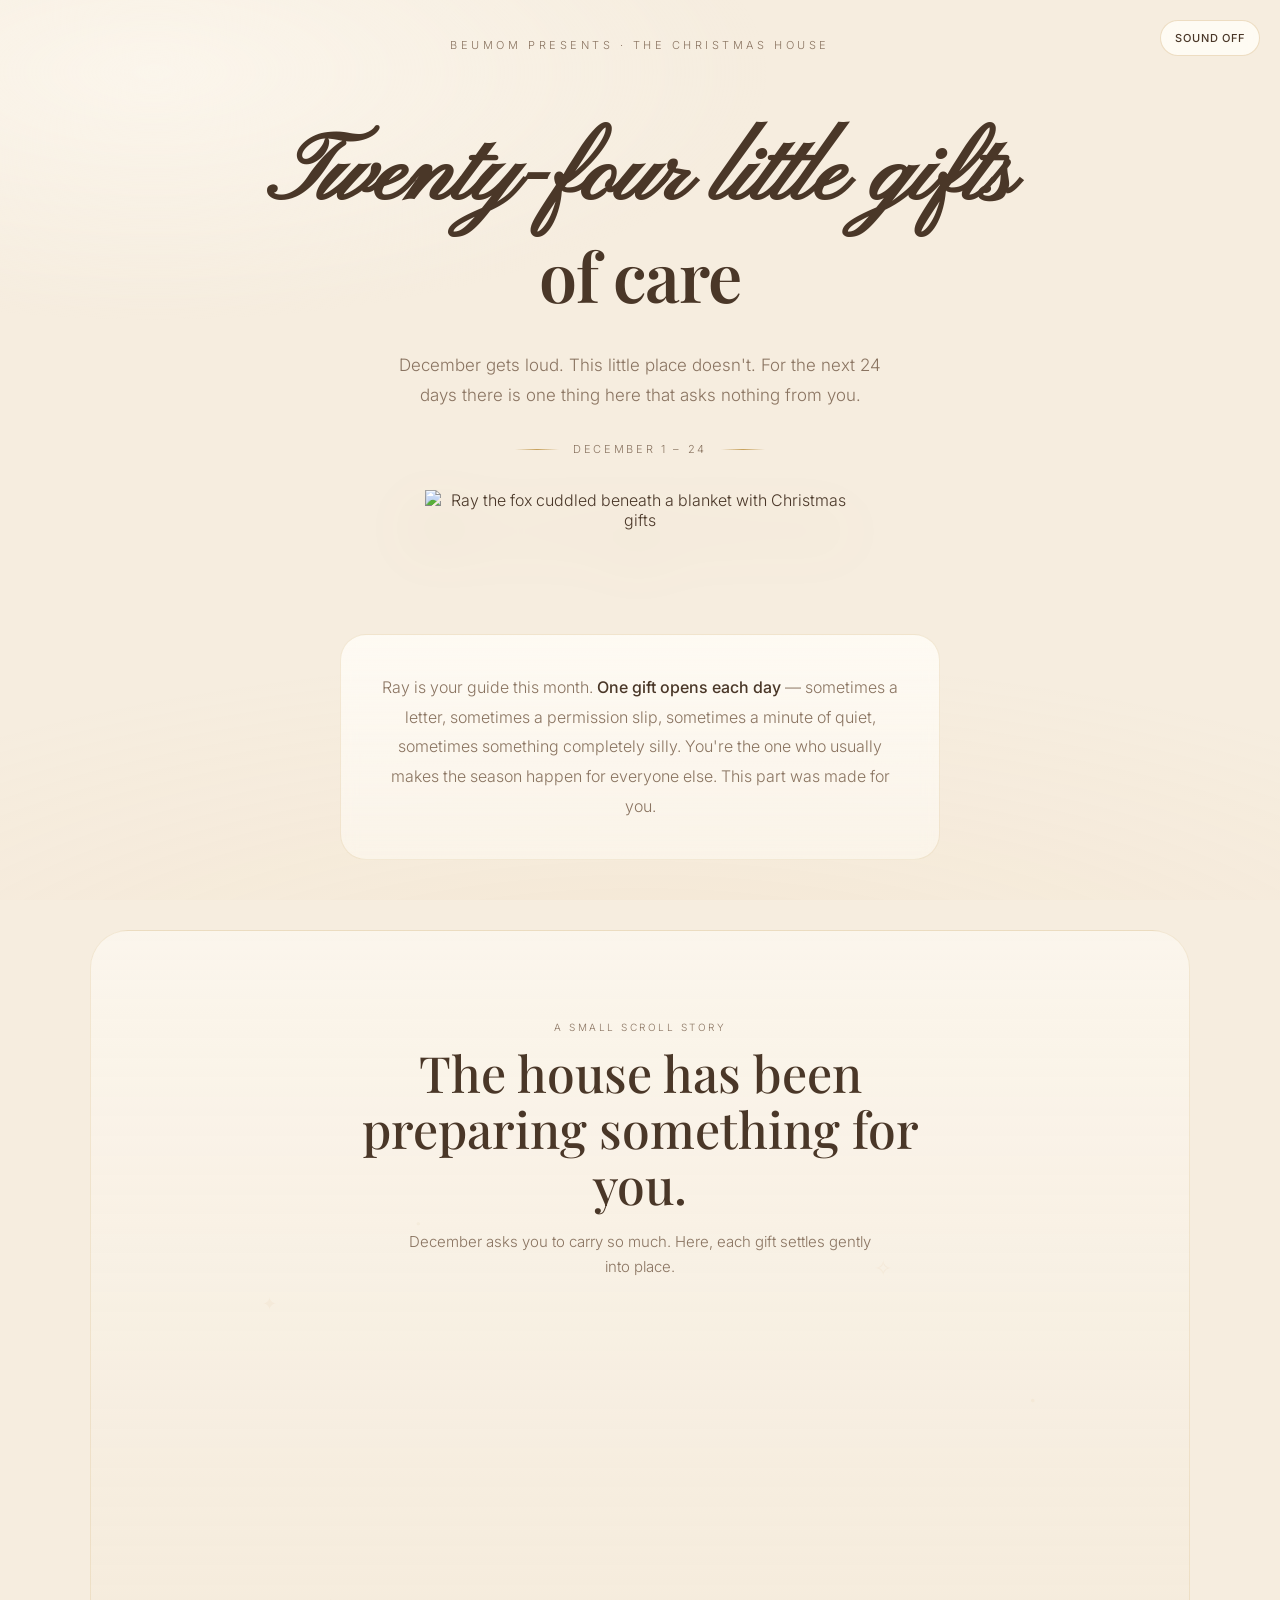
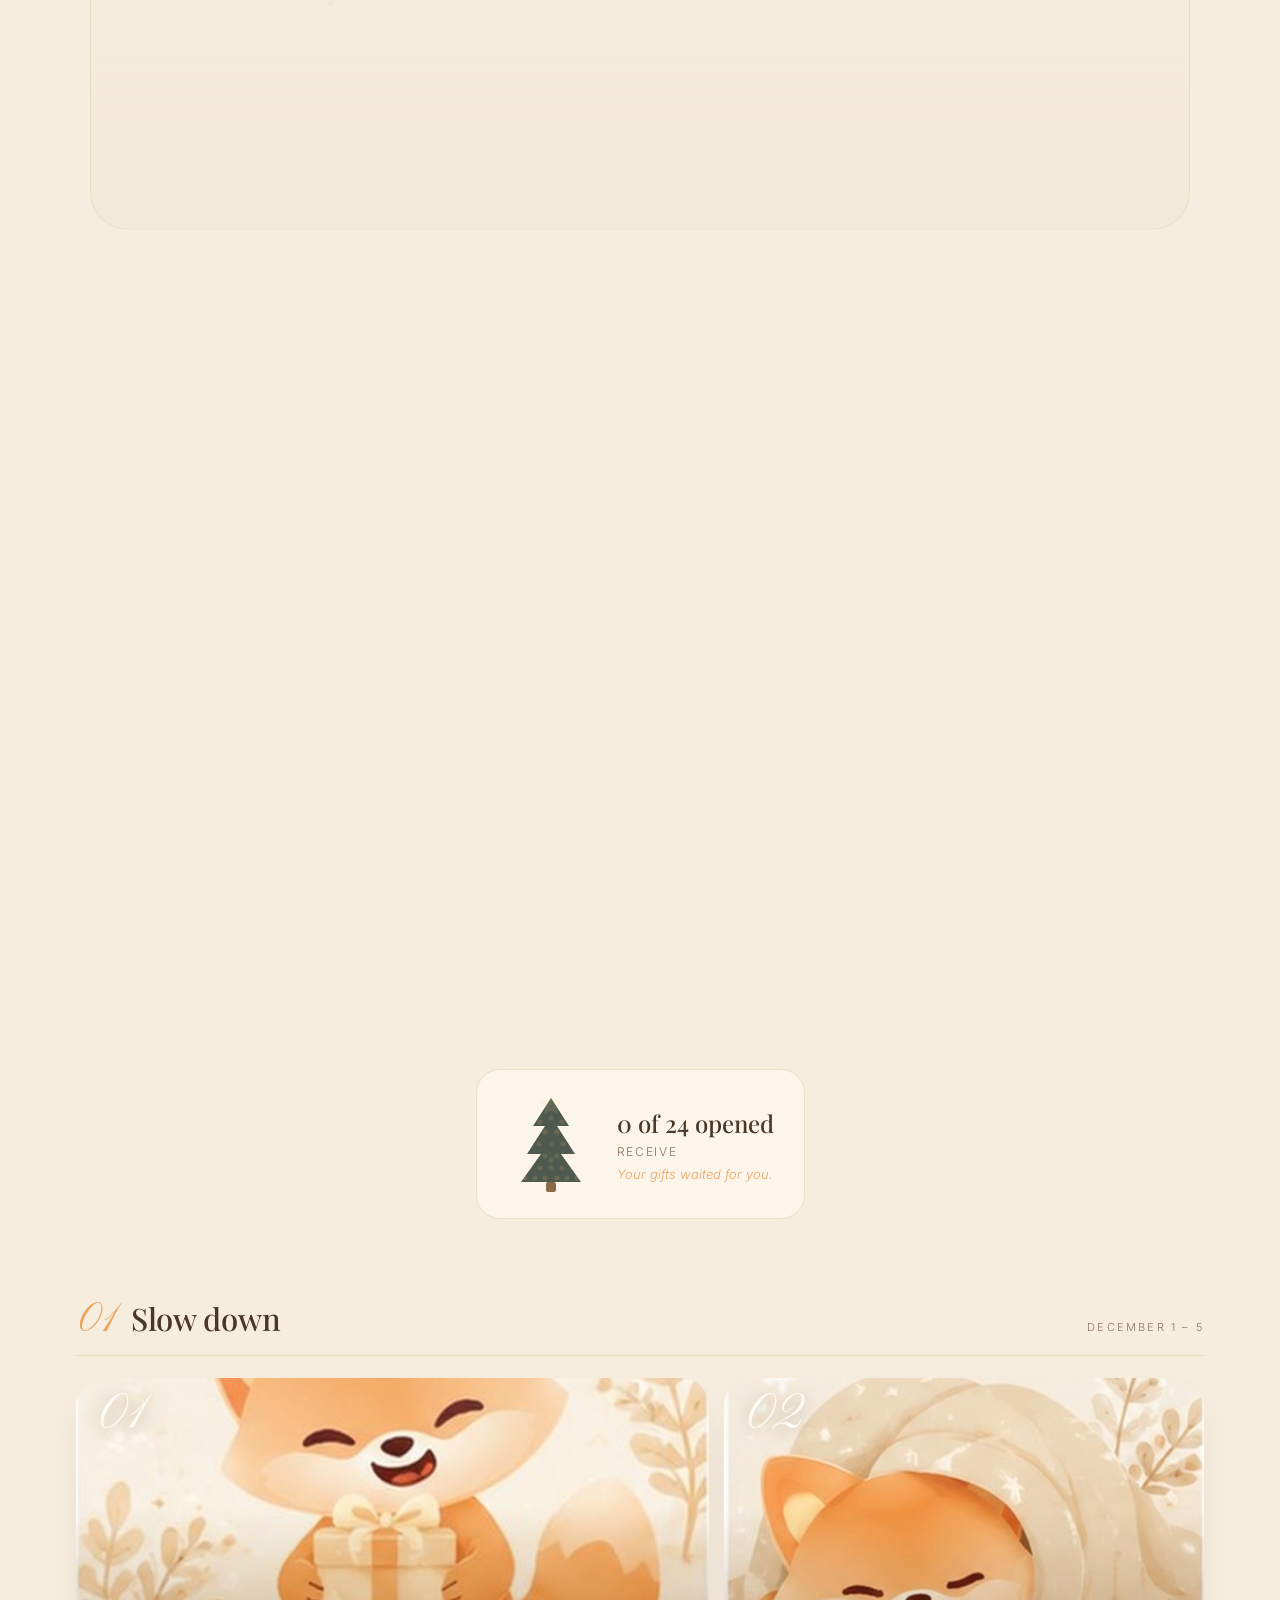
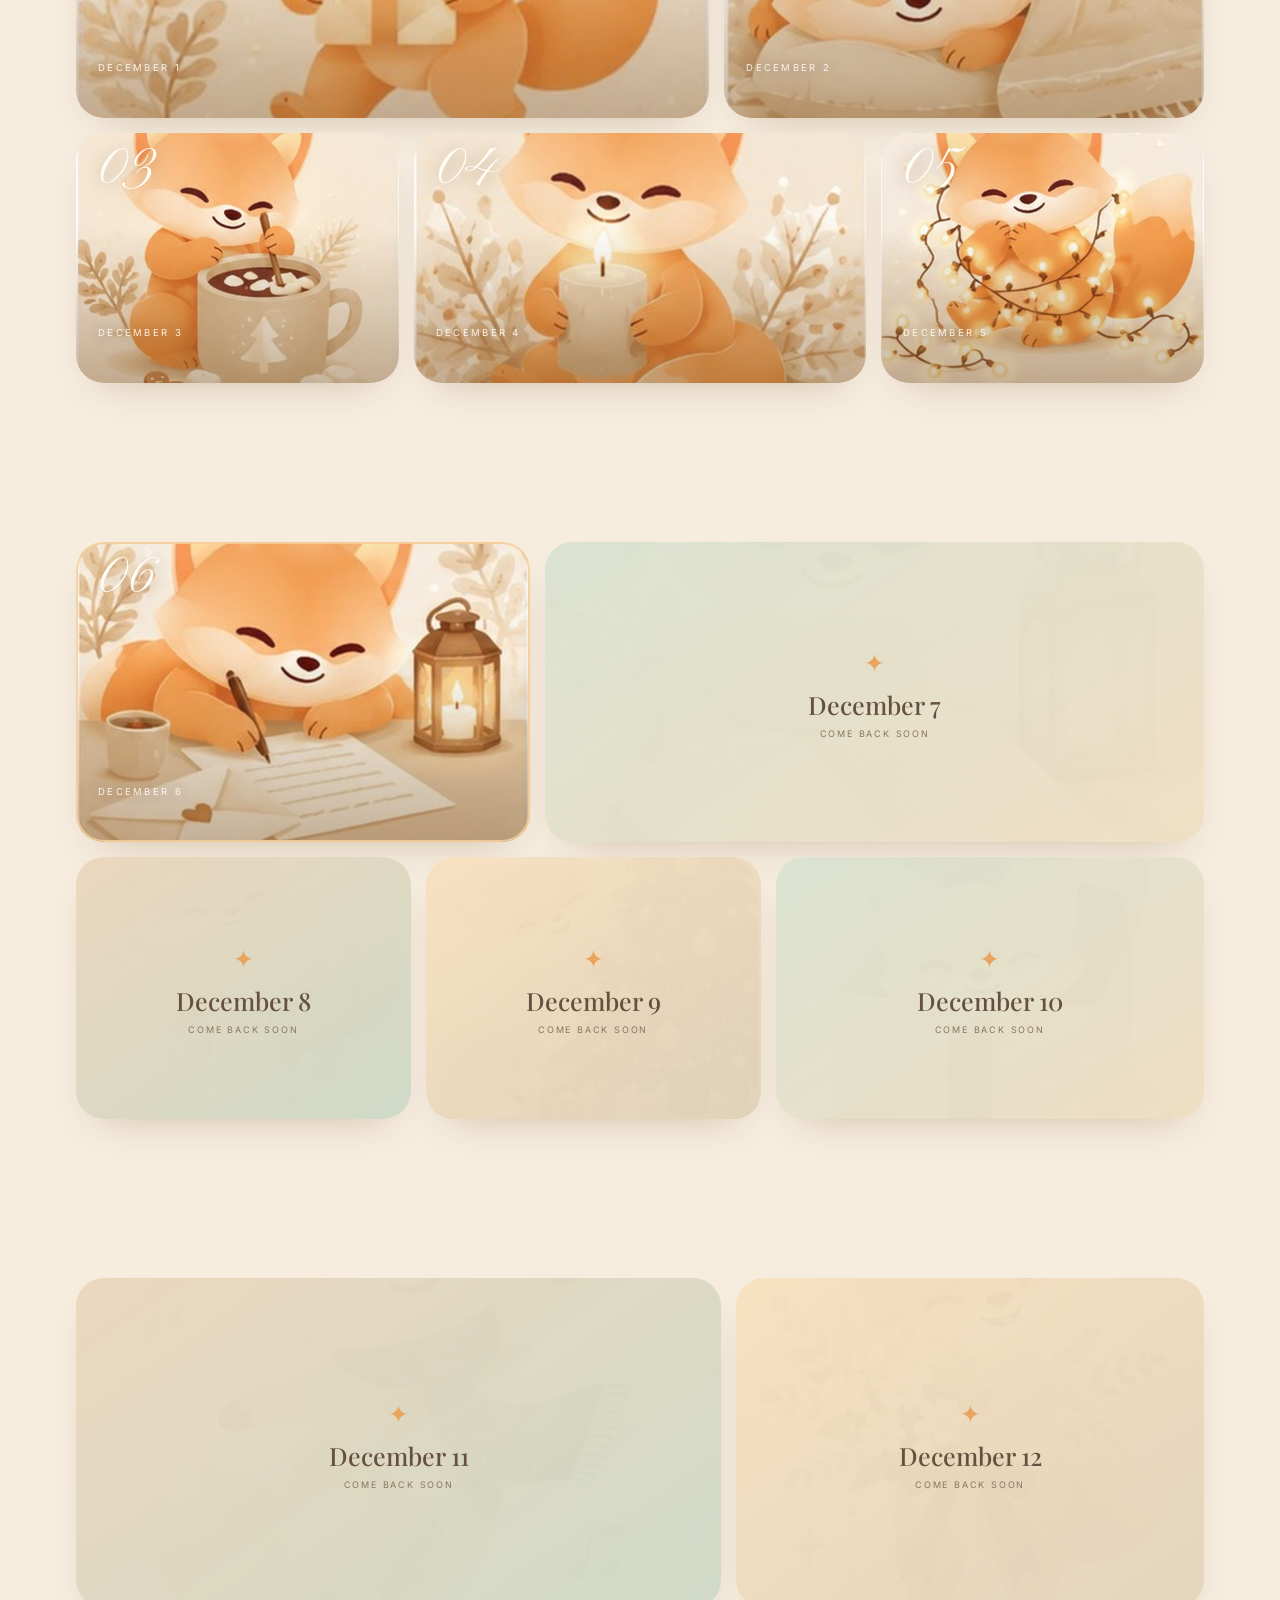
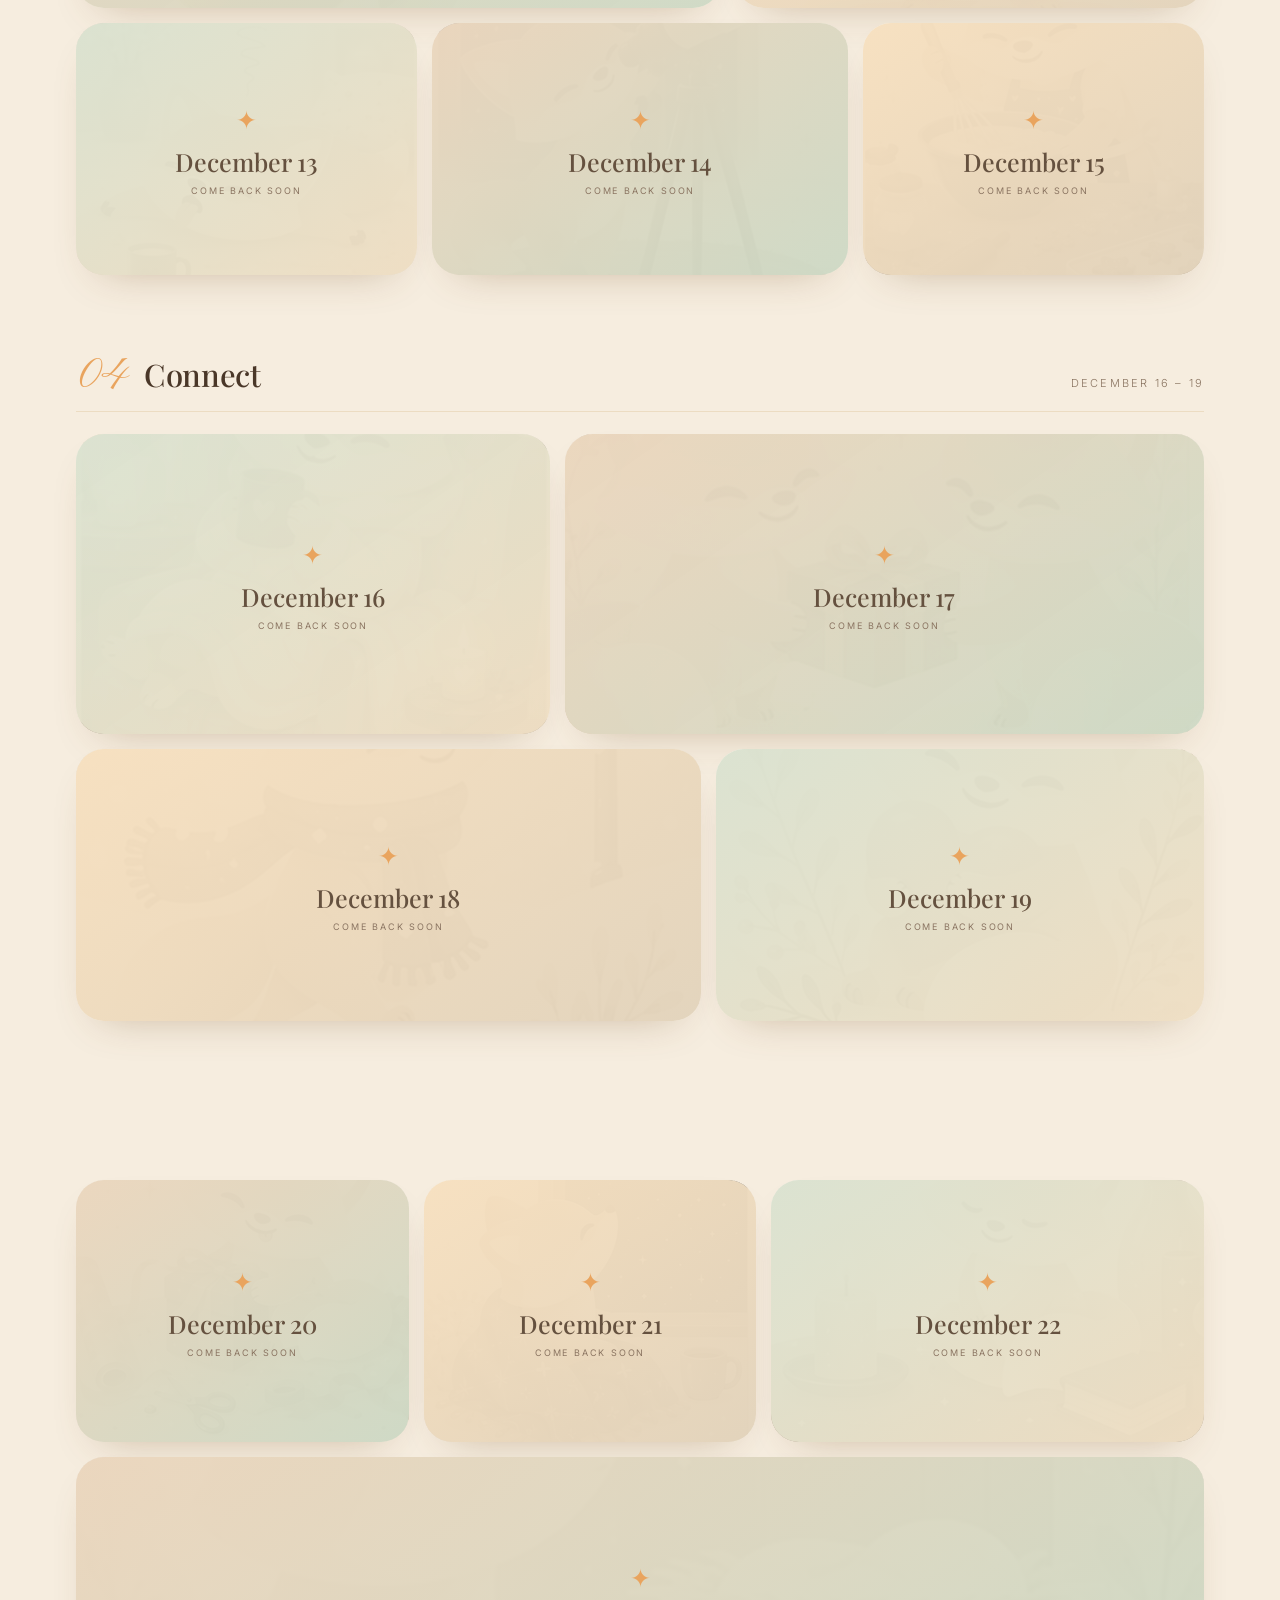
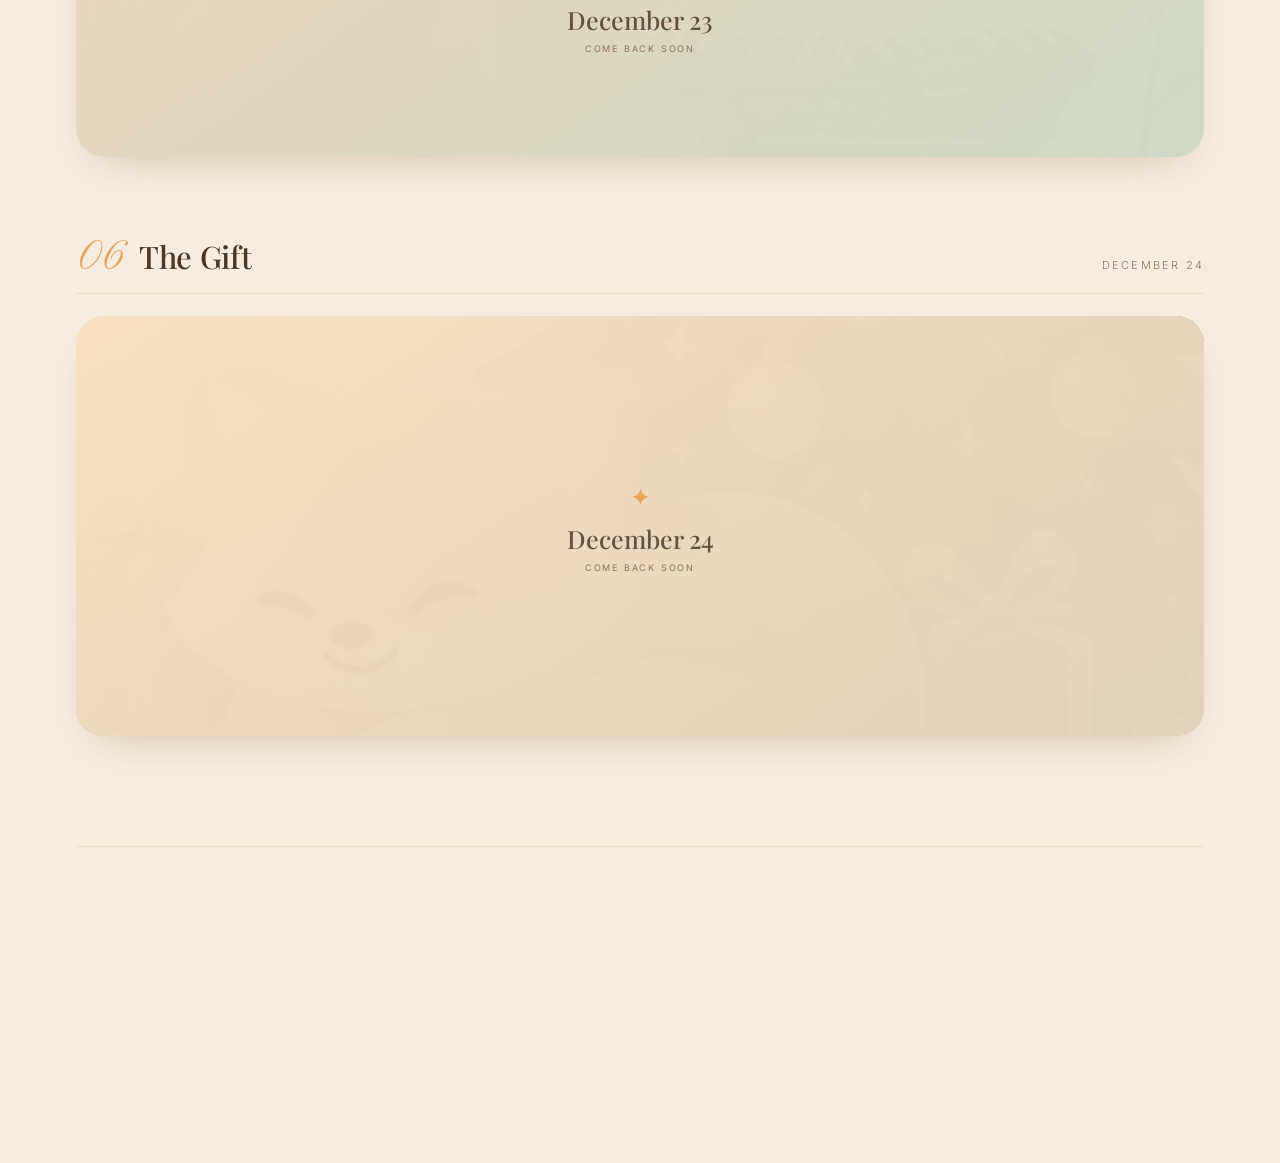
==== commit 76485ec9: "Add sequential Advent day unlocking" ====
--- a/public/advent.html
+++ b/public/advent.html
@@ -86,6 +86,14 @@
 .door.locked .veil{background:linear-gradient(180deg,rgba(246,237,223,.6),rgba(239,225,203,.52))}
 .door.locked .day .d{color:var(--ink-soft);text-shadow:none}
 .door.locked{cursor:default}
+.lock-cover{position:absolute;inset:0;z-index:4;display:flex;flex-direction:column;align-items:center;justify-content:center;gap:7px;padding:20px;text-align:center;color:#65513f;opacity:0;pointer-events:none;transition:opacity .65s var(--ease);background:linear-gradient(145deg,rgba(247,224,191,.95),rgba(226,211,187,.94))}
+.door.lock-b .lock-cover{background:linear-gradient(145deg,rgba(218,226,208,.96),rgba(239,222,195,.94))}
+.door.lock-c .lock-cover{background:linear-gradient(145deg,rgba(235,214,189,.96),rgba(205,217,197,.94))}
+.door.locked .lock-cover{opacity:1}
+.door.locked .num,.door.locked .day,.door.locked .seal{opacity:0}
+.lock-cover .lock-icon{font:400 25px 'Playfair Display',serif;color:var(--ember);margin-bottom:3px}
+.lock-cover strong{font:500 clamp(18px,2vw,25px) 'Playfair Display',serif}
+.lock-cover small{font-size:9px;letter-spacing:.2em;text-transform:uppercase;color:var(--ink-soft)}
 .door.open-able::after{content:"";position:absolute;inset:0;border-radius:var(--r);
   box-shadow:inset 0 0 0 2px rgba(247,206,155,.9),0 0 34px rgba(233,164,94,.42);animation:pulse 3.2s ease-in-out infinite;pointer-events:none}
 @keyframes pulse{0%,100%{opacity:.42}50%{opacity:1}}
@@ -341,7 +349,9 @@
 ];
 
 const today=new Date();
-const simDay=today.getMonth()===11?Math.min(24,Math.max(1,today.getDate())):24;
+const launchDay=new Date(2026,11,1);
+const testingMode=today<launchDay;
+let simDay=1;
 let opened=new Set(JSON.parse(localStorage.getItem('beumom-opened-days')||'[]'));
 const key=n=>'d'+String(n).padStart(2,'0');
 
@@ -357,10 +367,11 @@
     r.f.forEach(f=>{
       const d=DAYS[idx++];
       const b=document.createElement('button');
-      b.className='door';b.style.flexGrow=f;b.dataset.n=d.n;
+      b.className='door lock-'+['a','b','c'][d.n%3];b.style.flexGrow=f;b.dataset.n=d.n;
       b.innerHTML=`<img src="${IMG[key(d.n)]}" alt="Ray the fox — ${d.title}"><div class="veil"></div>
         <div class="num">${String(d.n).padStart(2,'0')}</div><div class="seal"></div>
-        <div class="day"><div class="d">December ${d.n}</div><div class="t">${d.title}</div></div>`;
+        <div class="day"><div class="d">December ${d.n}</div><div class="t">${d.title}</div></div>
+        <div class="lock-cover" aria-hidden="true"><span class="lock-icon">✦</span><strong>December ${d.n}</strong><small>Come back soon</small></div>`;
       b.addEventListener('click',()=>openDoor(d.n,b));
       row.appendChild(b);
     });
@@ -381,7 +392,13 @@
 const orns=[...og.children];
 
 const doors=[...document.querySelectorAll('.door')];
+function updateAvailableDay(){
+  if(testingMode){let n=1;while(n<=24&&opened.has(n))n++;simDay=Math.min(24,n);return}
+  if(today.getFullYear()>2026||today.getMonth()>11){simDay=24;return}
+  simDay=today.getMonth()===11?Math.min(24,Math.max(1,today.getDate())):0;
+}
 function refresh(){
+  updateAvailableDay();
   let missed=false;
   doors.forEach(b=>{
     const n=+b.dataset.n, avail=simDay>=n;
@@ -404,7 +421,7 @@
 function openDoor(n,b){
   const d=DAYS[n-1];
   if(simDay<n){b.classList.add('shake');setTimeout(()=>b.classList.remove('shake'),520);
-    toast('This one opens on December '+n+'.');return}
+    toast(testingMode?'Open the previous gift first.':'This one opens on December '+n+'.');return}
   opened.add(n);
   localStorage.setItem('beumom-opened-days',JSON.stringify([...opened]));
   refresh();
--- a/public/experience.css
+++ b/public/experience.css
@@ -3,10 +3,10 @@
 .scroll-story{height:185vh;margin:70px auto 10px;position:relative;max-width:1100px}.story-sticky{position:sticky;top:0;height:100vh;min-height:620px;display:flex;align-items:center;justify-content:center;overflow:hidden;border-radius:38px;background:linear-gradient(180deg,rgba(255,252,246,.56),rgba(239,225,203,.38));border:1px solid rgba(198,160,90,.18)}
 .story-copy{position:absolute;top:10%;left:50%;transform:translateX(-50%);width:min(620px,82%);text-align:center;z-index:8}.story-kicker{font-size:10px;letter-spacing:.25em;text-transform:uppercase;color:var(--ink-soft)}.story-copy h2{font:500 clamp(28px,4vw,50px)/1.12 'Playfair Display',serif;margin-top:12px}.story-copy p{font-size:15px;line-height:1.7;color:var(--ink-soft);margin:16px auto 0;max-width:490px}
 .branch{position:absolute;bottom:6%;width:46%;height:70%;z-index:2;transition:transform .12s linear}.branch.left{left:-19%;transform:translateX(calc(var(--story,0)*15%)) rotate(-8deg)}.branch.right{right:-19%;transform:translateX(calc(var(--story,0)*-15%)) scaleX(-1) rotate(-8deg)}.stem{position:absolute;left:22%;bottom:0;width:16px;height:95%;border-radius:18px;background:#617159;transform:rotate(28deg);transform-origin:bottom}.leaf{position:absolute;width:86px;height:36px;border-radius:100% 0 100% 0;background:#9faf97;transform:rotate(var(--r))}.leaf:nth-child(2){left:22%;bottom:18%;--r:-8deg}.leaf:nth-child(3){left:31%;bottom:32%;--r:35deg}.leaf:nth-child(4){left:40%;bottom:47%;--r:-4deg}.leaf:nth-child(5){left:49%;bottom:61%;--r:40deg}.leaf:nth-child(6){left:57%;bottom:75%;--r:0deg}.berry{position:absolute;width:14px;height:14px;border-radius:50%;background:var(--ember);box-shadow:20px 8px 0 var(--ember-lt)}
-.story-gifts{position:absolute;left:50%;bottom:15%;width:min(560px,78%);height:260px;transform:translateX(-50%);z-index:5}.fall-gift{position:absolute;left:var(--x);bottom:var(--y);width:var(--w);height:var(--h);border-radius:12px;background:var(--c);box-shadow:0 18px 30px -20px rgba(74,55,40,.45);transform:translateY(calc((1 - var(--story,0))*-72vh)) rotate(calc((1 - var(--story,0))*var(--rot)));opacity:clamp(0,calc(var(--story,0)*2),1);transition:transform .12s linear}.fall-gift:before{content:"";position:absolute;left:42%;top:0;width:16%;height:100%;background:rgba(255,236,188,.8)}.fall-gift:after{content:"";position:absolute;left:28%;top:-18px;width:44%;height:26px;border:9px solid rgba(255,236,188,.9);border-radius:50% 50% 8px 8px}
-.story-fox{position:absolute;right:15%;bottom:11%;width:150px;z-index:7;filter:drop-shadow(0 20px 18px rgba(120,80,38,.2));transform:translateY(calc((1 - var(--story,0))*30px));opacity:clamp(0,calc((var(--story,0) - .35)*3),1)}.story-finale{position:absolute;bottom:5%;left:50%;transform:translate(-50%,20px);opacity:clamp(0,calc((var(--story,0) - .72)*4),1);font:400 25px 'Pinyon Script',cursive;color:var(--ink);z-index:9;white-space:nowrap}
+.story-gifts{position:absolute;left:50%;bottom:15%;width:min(560px,78%);height:260px;transform:translateX(-50%);z-index:5}.fall-gift{position:absolute;left:var(--x);bottom:var(--y);width:var(--w);height:var(--h);border-radius:12px;background:var(--c);box-shadow:0 18px 30px -20px rgba(74,55,40,.45);transform:translateY(calc((1 - var(--story,0))*-72vh)) rotate(calc((1 - var(--story,0))*var(--rot)));opacity:clamp(0,calc(var(--story,0)*2),1);transition:transform .12s linear}.pile-gift{transform:translateY(calc((1 - var(--story,0))*-86vh)) rotate(calc((1 - var(--story,0))*var(--rot) + var(--settle)))}.fall-gift:before{content:"";position:absolute;left:42%;top:0;width:16%;height:100%;background:rgba(255,236,188,.8)}.fall-gift:after{content:"";position:absolute;left:28%;top:-18px;width:44%;height:26px;border:9px solid rgba(255,236,188,.9);border-radius:50% 50% 8px 8px}
+.story-sparkles{position:absolute;inset:24% 9% 22%;z-index:3;color:rgba(198,160,90,.48);font-family:'Playfair Display',serif}.story-sparkles i{position:absolute;font-style:normal;opacity:clamp(.15,calc(var(--story,0)*1.4),.72);transform:translateY(calc((1 - var(--story,0))*18px));transition:transform .12s linear,opacity .25s ease}.story-sparkles i:nth-child(1){left:8%;top:26%;font-size:18px}.story-sparkles i:nth-child(2){left:25%;top:8%;font-size:25px}.story-sparkles i:nth-child(3){right:22%;top:18%;font-size:22px}.story-sparkles i:nth-child(4){right:6%;top:44%;font-size:28px}.story-sparkles i:nth-child(5){left:15%;bottom:8%;font-size:13px}.story-botanicals{position:absolute;left:2%;right:2%;bottom:3%;width:96%;height:auto;z-index:4;pointer-events:none;opacity:clamp(0,calc(var(--story,0) - .08),.82);will-change:transform,opacity;filter:saturate(.88) drop-shadow(0 12px 18px rgba(91,72,44,.09))}.botanical-left{clip-path:inset(0 50% 0 0);transform-origin:12% 92%;transform:translate3d(calc((1 - var(--story,0))*-72px),calc((1 - var(--story,0))*34px),0) rotate(calc((1 - var(--story,0))*-4deg))}.botanical-right{clip-path:inset(0 0 0 50%);transform-origin:88% 92%;transform:translate3d(calc((1 - var(--story,0))*72px),calc((1 - var(--story,0))*34px),0) rotate(calc((1 - var(--story,0))*4deg))}.story-fox{position:absolute;right:15%;bottom:11%;width:150px;z-index:7;filter:drop-shadow(0 20px 18px rgba(120,80,38,.2));transform:translateY(calc((1 - var(--story,0))*30px));opacity:clamp(0,calc((var(--story,0) - .35)*3),1)}.story-finale{position:absolute;bottom:5%;left:50%;transform:translate(-50%,20px);opacity:clamp(0,calc((var(--story,0) - .72)*4),1);font:400 25px 'Pinyon Script',cursive;color:var(--ink);z-index:9;white-space:nowrap}
 .card{grid-template-columns:.72fr 1.28fr}.card-img{min-height:560px}.card-body{padding:38px}.experience{margin-top:25px}.experience-intro{font-size:13px;color:var(--ink-soft);line-height:1.55;margin-bottom:14px}.activity{border:1px solid rgba(198,160,90,.26);background:linear-gradient(145deg,rgba(247,206,155,.18),rgba(255,252,246,.82));border-radius:22px;padding:20px;min-height:155px;display:flex;flex-direction:column;align-items:center;justify-content:center;text-align:center;overflow:hidden;position:relative}.action{border:0;border-radius:999px;padding:11px 18px;background:var(--evergreen);color:#fff;font:500 12px Inter,sans-serif;letter-spacing:.04em;cursor:pointer;margin:5px}.action.secondary{background:transparent;color:var(--ink);border:1px solid rgba(74,55,40,.22)}.action:focus-visible,.choice:focus-visible{outline:3px solid var(--ember-lt);outline-offset:3px}.choices{display:flex;flex-wrap:wrap;justify-content:center;gap:8px}.choice{border:1px solid rgba(198,160,90,.3);background:rgba(255,252,246,.8);color:var(--ink);border-radius:14px;padding:11px 13px;cursor:pointer;font:400 13px Inter,sans-serif}.choice.on{background:var(--evergreen);color:#fff}.reveal{font:400 19px/1.5 'Playfair Display',serif;animation:softReveal .7s var(--ease)}@keyframes softReveal{from{opacity:0;transform:translateY(8px)}to{opacity:1;transform:none}}.tiny{font-size:11px;color:var(--ink-soft);margin-top:10px}.field{width:100%;border:1px solid rgba(198,160,90,.34);background:rgba(255,252,246,.9);border-radius:13px;padding:12px;color:var(--ink);font:400 14px Inter,sans-serif;resize:none}.field:focus{outline:2px solid var(--ember-lt)}
 .ribbon-box{width:145px;height:105px;background:#e9a45e;border-radius:12px;position:relative;margin-bottom:14px;cursor:pointer;transition:transform .6s var(--ease)}.ribbon-box:before{content:"";position:absolute;left:60px;top:-12px;width:24px;height:117px;background:#f8e2b7}.ribbon-box.open{transform:rotate(-3deg) translateY(8px);opacity:.38}.task-chip{cursor:grab}.task-chip.gone{transform:translateX(160px) rotate(8deg);opacity:0;transition:.7s var(--ease)}.mug{font-size:68px;filter:drop-shadow(0 12px 12px rgba(74,55,40,.15));transition:transform .4s}.mug.stir{animation:stir .8s ease}@keyframes stir{50%{transform:rotate(5deg) scale(1.05)}}.globe{font-size:72px;cursor:pointer}.globe.slow{animation:globe 2s ease}@keyframes globe{0%{transform:rotate(-10deg)}30%{transform:rotate(12deg)}100%{transform:none}}.lights{display:flex;gap:5px;flex-wrap:wrap;justify-content:center}.bulb{width:26px;height:34px;border-radius:50% 50% 45% 45%;background:#8b8b78;cursor:pointer}.bulb.on{background:#ffd985;box-shadow:0 0 18px #f7ce9b}.timer-ring{width:94px;height:94px;border-radius:50%;display:grid;place-items:center;background:conic-gradient(var(--ember) var(--p,0%),rgba(198,160,90,.14) 0);font:500 20px 'Playfair Display',serif}.mirror{width:220px;min-height:100px;border:8px solid #d6b678;border-radius:50% 50% 20px 20px;background:linear-gradient(135deg,#dbe4df,#fff);display:grid;place-items:center;padding:20px;cursor:pointer}.dance{font-size:70px}.dance.go{animation:dance .5s ease infinite alternate}@keyframes dance{to{transform:rotate(8deg) translateY(-8px)}}.bouquet{font-size:42px;letter-spacing:-9px;min-height:65px}.bingo{display:grid;grid-template-columns:repeat(3,1fr);gap:6px;width:100%}.bingo .choice{min-height:58px;padding:7px;font-size:10px}.canvas-row{display:flex;gap:8px}.ornament{width:100px;height:115px;border-radius:50% 50% 48% 48%;background:var(--ember);display:grid;place-items:center;font-size:38px;transition:.4s}.wheel{width:130px;height:130px;border-radius:50%;background:conic-gradient(#e9a45e 0 16%,#9faf97 0 33%,#f7ce9b 0 50%,#65765f 0 67%,#c6a05a 0 84%,#efe1cb 0);border:6px solid #fff;transition:transform 1.3s cubic-bezier(.2,.8,.2,1)}.walk-list{text-align:left;width:100%}.walk-list label{display:block;margin:7px}.wrap-game{width:140px;height:92px;background:#9faf97;border-radius:5px;transform:rotate(-3deg);position:relative}.tape{position:absolute;width:85px;height:16px;background:rgba(255,240,190,.8);transform:rotate(var(--r));left:var(--x);top:var(--y)}.candle{font-size:68px;cursor:pointer;filter:grayscale(1);transition:.6s}.candle.lit{filter:none;filter:drop-shadow(0 0 22px #ffd17d)}.catcher{min-height:160px}.kind-word{position:absolute;top:-25px;animation:fallword 3s ease-in forwards;cursor:pointer;background:#fff4dc;border-radius:999px;padding:7px 11px}@keyframes fallword{to{top:130px}}.final-tree{font-size:85px;filter:drop-shadow(0 0 20px rgba(233,164,94,.5))}.faith-choice{margin-top:10px;padding-top:12px;border-top:1px solid rgba(198,160,90,.2)}
 @media(max-width:880px){.card{grid-template-columns:1fr}.card-img{min-height:210px}.scroll-story{height:150vh}.story-sticky{min-height:560px}.story-copy{top:7%}.story-fox{width:112px;right:8%;bottom:12%}.branch{width:60%}.story-gifts{bottom:17%}}
-@media(max-width:560px){.sound-toggle{right:10px;top:10px;padding:9px}.scroll-story{margin-top:40px}.story-sticky{border-radius:24px}.story-copy h2{font-size:28px}.story-copy p{font-size:13px}.story-gifts{width:90%;transform:translateX(-50%) scale(.78);transform-origin:bottom}.branch{width:82%;opacity:.74}.story-finale{font-size:20px}.card-body{padding:26px 20px}.activity{padding:16px}.card-img{min-height:170px}}
-@media(prefers-reduced-motion:reduce){.scroll-story{height:auto}.story-sticky{position:relative}.fall-gift{transform:none;opacity:1}.branch.left{transform:translateX(12%)}.branch.right{transform:translateX(-12%) scaleX(-1)}.story-fox,.story-finale{opacity:1;transform:none}.kind-word{animation:none;position:relative;top:auto}}
+@media(max-width:560px){.sound-toggle{right:10px;top:10px;padding:9px}.scroll-story{margin-top:40px}.story-sticky{border-radius:24px}.story-copy h2{font-size:28px}.story-copy p{font-size:13px}.story-gifts{width:90%;transform:translateX(-50%) scale(.78);transform-origin:bottom}.story-botanicals{left:-18%;width:136%;bottom:7%;opacity:clamp(0,calc(var(--story,0) - .08),.72)}.story-finale{font-size:20px}.card-body{padding:26px 20px}.activity{padding:16px}.card-img{min-height:170px}}
+@media(prefers-reduced-motion:reduce){.scroll-story{height:auto}.story-sticky{position:relative}.fall-gift{transform:none;opacity:1}.branch.left{transform:translateX(12%)}.branch.right{transform:translateX(-12%) scaleX(-1)}.story-botanicals{opacity:.62;transform:none}.story-fox,.story-finale{opacity:1;transform:none}.kind-word{animation:none;position:relative;top:auto}}
